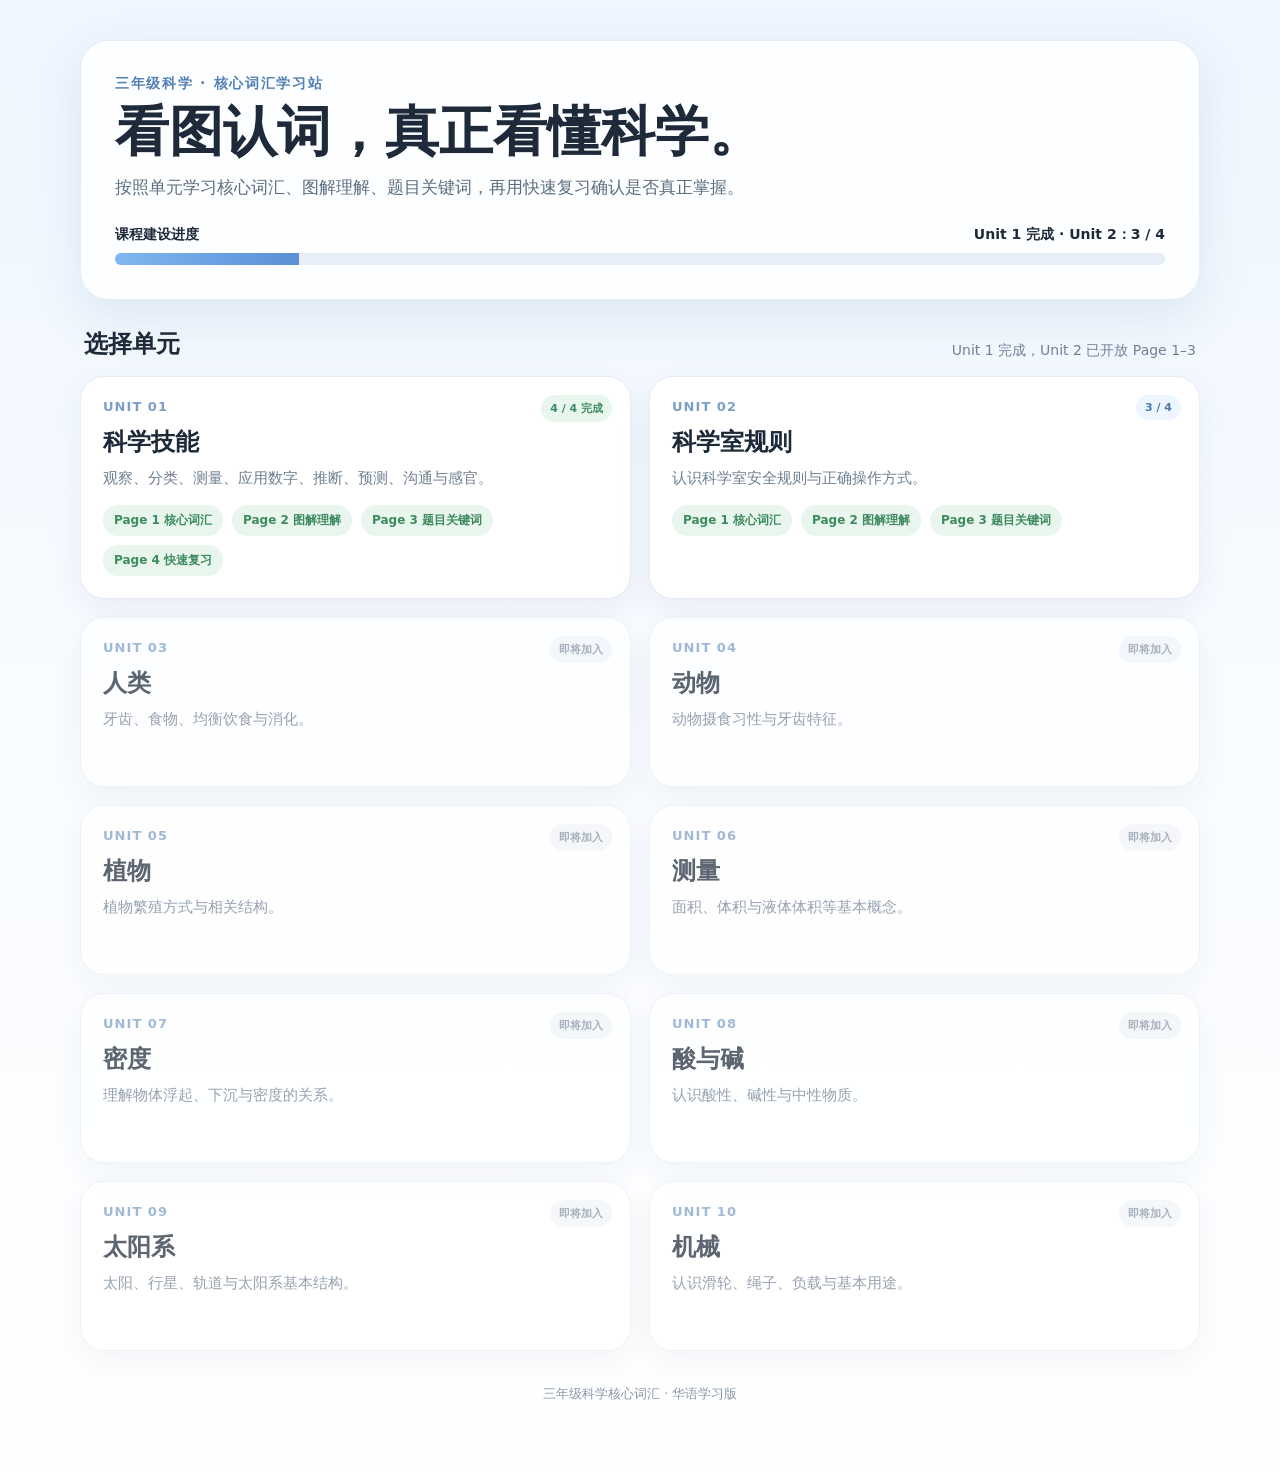
==== index.html @ c9a71f97 "Expose Unit 2 Page 3 on homepage" ====
<!DOCTYPE html><html lang="zh-CN"><head><meta charset="UTF-8"><meta name="viewport" content="width=device-width,initial-scale=1.0"><meta name="theme-color" content="#eef6ff"><title>三年级科学核心词汇</title><style>*{box-sizing:border-box}html{scroll-behavior:smooth}body{margin:0;font-family:"Noto Sans SC","PingFang SC","Microsoft YaHei",system-ui,sans-serif;background:linear-gradient(180deg,#eef6ff 0%,#f8fbff 45%,#fff 100%);color:#1e2a3a;min-height:100vh}.wrap{width:min(1120px,92vw);margin:auto;padding:40px 0 70px}.hero{background:rgba(255,255,255,.86);border:1px solid rgba(70,120,180,.14);box-shadow:0 18px 50px rgba(65,105,150,.12);border-radius:28px;padding:34px;margin-bottom:28px}.eyebrow{font-size:14px;font-weight:800;letter-spacing:.12em;color:#4f7fb5;margin-bottom:10px}.hero h1{font-size:clamp(32px,5vw,54px);line-height:1.08;margin:0 0 12px}.hero p{font-size:17px;line-height:1.7;color:#5c6d80;margin:0}.progress{margin-top:24px}.progress-top{display:flex;justify-content:space-between;font-size:14px;font-weight:800;margin-bottom:9px}.bar{height:12px;background:#e7eef7;border-radius:999px;overflow:hidden}.bar span{display:block;height:100%;width:17.5%;background:linear-gradient(90deg,#7fb7f0,#5b8fd6)}.section-title{display:flex;align-items:end;justify-content:space-between;gap:20px;margin:26px 4px 16px}.section-title h2{margin:0;font-size:24px}.section-title p{margin:0;color:#718096;font-size:14px}.grid{display:grid;grid-template-columns:repeat(2,minmax(0,1fr));gap:18px}.card{position:relative;background:#fff;border:1px solid #e7edf5;border-radius:24px;padding:22px;min-height:170px;box-shadow:0 12px 32px rgba(61,91,125,.08);color:inherit;overflow:hidden}.num{font-size:13px;font-weight:900;color:#7c9fc6;margin-bottom:12px;letter-spacing:.08em}.card h3{font-size:24px;margin:0 0 8px}.card p{margin:0;color:#6f7f91;line-height:1.6;font-size:15px}.tagrow{display:flex;gap:9px;flex-wrap:wrap;margin-top:15px}.tag{display:inline-flex;padding:7px 11px;border-radius:999px;font-size:12px;font-weight:800;background:#e8f6ee;color:#3e8a5f;text-decoration:none}.soon{opacity:.72}.soon::after{content:"即将加入";position:absolute;top:18px;right:18px;font-size:11px;font-weight:800;background:#f1f4f8;color:#8895a5;border-radius:999px;padding:6px 9px}.done::after{content:"4 / 4 完成";position:absolute;top:18px;right:18px;font-size:11px;font-weight:800;background:#e8f6ee;color:#3e8a5f;border-radius:999px;padding:6px 9px}.building::after{content:"3 / 4";position:absolute;top:18px;right:18px;font-size:11px;font-weight:800;background:#edf5ff;color:#4d79aa;border-radius:999px;padding:6px 9px}.footer{text-align:center;color:#8a97a7;font-size:13px;margin-top:34px}@media(max-width:700px){.wrap{width:min(94vw,620px);padding-top:20px}.hero{padding:24px 20px;border-radius:22px}.grid{grid-template-columns:1fr}.section-title{align-items:flex-start;flex-direction:column;gap:4px}}</style></head><body><main class="wrap"><section class="hero"><div class="eyebrow">三年级科学 · 核心词汇学习站</div><h1>看图认词，真正看懂科学。</h1><p>按照单元学习核心词汇、图解理解、题目关键词，再用快速复习确认是否真正掌握。</p><div class="progress"><div class="progress-top"><span>课程建设进度</span><span>Unit 1 完成 · Unit 2：3 / 4</span></div><div class="bar"><span></span></div></div></section><div class="section-title"><h2>选择单元</h2><p>Unit 1 完成，Unit 2 已开放 Page 1–3</p></div><section class="grid"><div class="card done"><div class="num">UNIT 01</div><h3>科学技能</h3><p>观察、分类、测量、应用数字、推断、预测、沟通与感官。</p><div class="tagrow"><a class="tag" href="unit01-page1.html">Page 1 核心词汇</a><a class="tag" href="unit01-page2.html">Page 2 图解理解</a><a class="tag" href="unit01-page3.html">Page 3 题目关键词</a><a class="tag" href="unit01-page4.html">Page 4 快速复习</a></div></div><div class="card building"><div class="num">UNIT 02</div><h3>科学室规则</h3><p>认识科学室安全规则与正确操作方式。</p><div class="tagrow"><a class="tag" href="unit02-page1.html">Page 1 核心词汇</a><a class="tag" href="unit02-page2.html">Page 2 图解理解</a><a class="tag" href="unit02-page3.html">Page 3 题目关键词</a></div></div><div class="card soon"><div class="num">UNIT 03</div><h3>人类</h3><p>牙齿、食物、均衡饮食与消化。</p></div><div class="card soon"><div class="num">UNIT 04</div><h3>动物</h3><p>动物摄食习性与牙齿特征。</p></div><div class="card soon"><div class="num">UNIT 05</div><h3>植物</h3><p>植物繁殖方式与相关结构。</p></div><div class="card soon"><div class="num">UNIT 06</div><h3>测量</h3><p>面积、体积与液体体积等基本概念。</p></div><div class="card soon"><div class="num">UNIT 07</div><h3>密度</h3><p>理解物体浮起、下沉与密度的关系。</p></div><div class="card soon"><div class="num">UNIT 08</div><h3>酸与碱</h3><p>认识酸性、碱性与中性物质。</p></div><div class="card soon"><div class="num">UNIT 09</div><h3>太阳系</h3><p>太阳、行星、轨道与太阳系基本结构。</p></div><div class="card soon"><div class="num">UNIT 10</div><h3>机械</h3><p>认识滑轮、绳子、负载与基本用途。</p></div></section><div class="footer">三年级科学核心词汇 · 华语学习版</div></main></body></html>
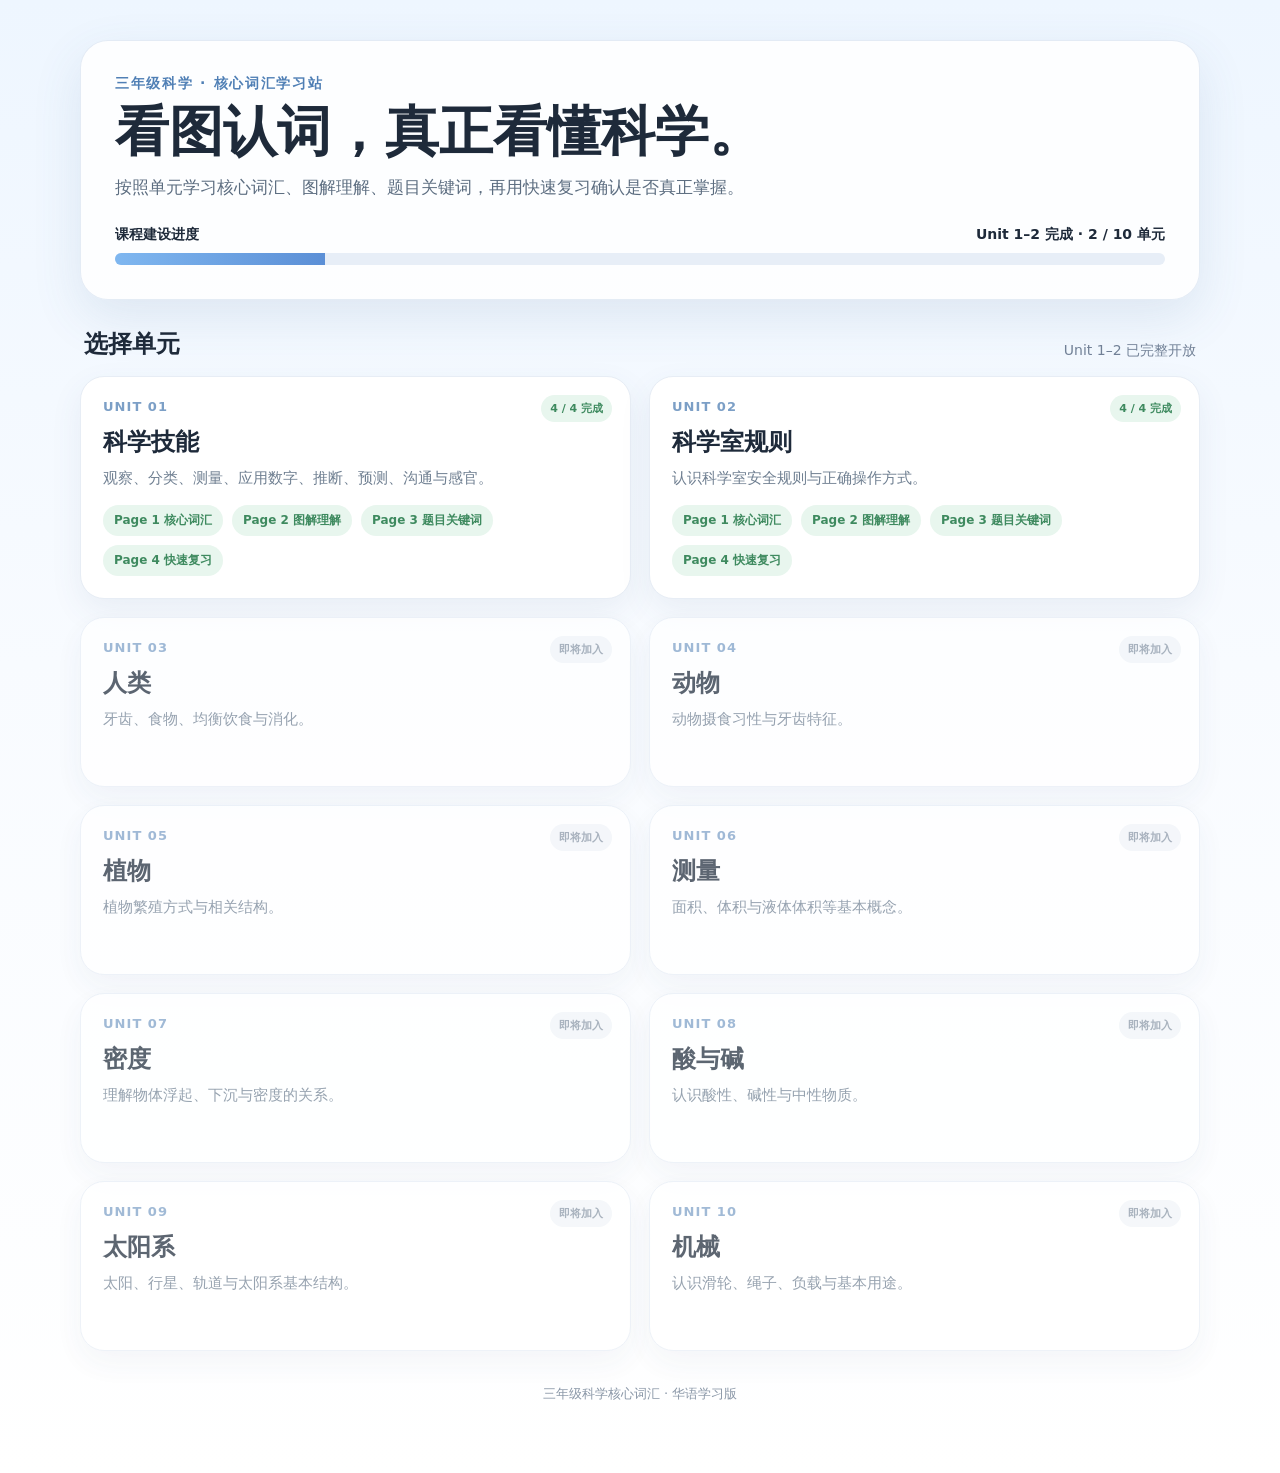
==== commit a69567d3: "Mark Unit 2 complete and expose Page 4" ====
--- a/index.html
+++ b/index.html
@@ -1 +1 @@
-<!DOCTYPE html><html lang="zh-CN"><head><meta charset="UTF-8"><meta name="viewport" content="width=device-width,initial-scale=1.0"><meta name="theme-color" content="#eef6ff"><title>三年级科学核心词汇</title><style>*{box-sizing:border-box}html{scroll-behavior:smooth}body{margin:0;font-family:"Noto Sans SC","PingFang SC","Microsoft YaHei",system-ui,sans-serif;background:linear-gradient(180deg,#eef6ff 0%,#f8fbff 45%,#fff 100%);color:#1e2a3a;min-height:100vh}.wrap{width:min(1120px,92vw);margin:auto;padding:40px 0 70px}.hero{background:rgba(255,255,255,.86);border:1px solid rgba(70,120,180,.14);box-shadow:0 18px 50px rgba(65,105,150,.12);border-radius:28px;padding:34px;margin-bottom:28px}.eyebrow{font-size:14px;font-weight:800;letter-spacing:.12em;color:#4f7fb5;margin-bottom:10px}.hero h1{font-size:clamp(32px,5vw,54px);line-height:1.08;margin:0 0 12px}.hero p{font-size:17px;line-height:1.7;color:#5c6d80;margin:0}.progress{margin-top:24px}.progress-top{display:flex;justify-content:space-between;font-size:14px;font-weight:800;margin-bottom:9px}.bar{height:12px;background:#e7eef7;border-radius:999px;overflow:hidden}.bar span{display:block;height:100%;width:17.5%;background:linear-gradient(90deg,#7fb7f0,#5b8fd6)}.section-title{display:flex;align-items:end;justify-content:space-between;gap:20px;margin:26px 4px 16px}.section-title h2{margin:0;font-size:24px}.section-title p{margin:0;color:#718096;font-size:14px}.grid{display:grid;grid-template-columns:repeat(2,minmax(0,1fr));gap:18px}.card{position:relative;background:#fff;border:1px solid #e7edf5;border-radius:24px;padding:22px;min-height:170px;box-shadow:0 12px 32px rgba(61,91,125,.08);color:inherit;overflow:hidden}.num{font-size:13px;font-weight:900;color:#7c9fc6;margin-bottom:12px;letter-spacing:.08em}.card h3{font-size:24px;margin:0 0 8px}.card p{margin:0;color:#6f7f91;line-height:1.6;font-size:15px}.tagrow{display:flex;gap:9px;flex-wrap:wrap;margin-top:15px}.tag{display:inline-flex;padding:7px 11px;border-radius:999px;font-size:12px;font-weight:800;background:#e8f6ee;color:#3e8a5f;text-decoration:none}.soon{opacity:.72}.soon::after{content:"即将加入";position:absolute;top:18px;right:18px;font-size:11px;font-weight:800;background:#f1f4f8;color:#8895a5;border-radius:999px;padding:6px 9px}.done::after{content:"4 / 4 完成";position:absolute;top:18px;right:18px;font-size:11px;font-weight:800;background:#e8f6ee;color:#3e8a5f;border-radius:999px;padding:6px 9px}.building::after{content:"3 / 4";position:absolute;top:18px;right:18px;font-size:11px;font-weight:800;background:#edf5ff;color:#4d79aa;border-radius:999px;padding:6px 9px}.footer{text-align:center;color:#8a97a7;font-size:13px;margin-top:34px}@media(max-width:700px){.wrap{width:min(94vw,620px);padding-top:20px}.hero{padding:24px 20px;border-radius:22px}.grid{grid-template-columns:1fr}.section-title{align-items:flex-start;flex-direction:column;gap:4px}}</style></head><body><main class="wrap"><section class="hero"><div class="eyebrow">三年级科学 · 核心词汇学习站</div><h1>看图认词，真正看懂科学。</h1><p>按照单元学习核心词汇、图解理解、题目关键词，再用快速复习确认是否真正掌握。</p><div class="progress"><div class="progress-top"><span>课程建设进度</span><span>Unit 1 完成 · Unit 2：3 / 4</span></div><div class="bar"><span></span></div></div></section><div class="section-title"><h2>选择单元</h2><p>Unit 1 完成，Unit 2 已开放 Page 1–3</p></div><section class="grid"><div class="card done"><div class="num">UNIT 01</div><h3>科学技能</h3><p>观察、分类、测量、应用数字、推断、预测、沟通与感官。</p><div class="tagrow"><a class="tag" href="unit01-page1.html">Page 1 核心词汇</a><a class="tag" href="unit01-page2.html">Page 2 图解理解</a><a class="tag" href="unit01-page3.html">Page 3 题目关键词</a><a class="tag" href="unit01-page4.html">Page 4 快速复习</a></div></div><div class="card building"><div class="num">UNIT 02</div><h3>科学室规则</h3><p>认识科学室安全规则与正确操作方式。</p><div class="tagrow"><a class="tag" href="unit02-page1.html">Page 1 核心词汇</a><a class="tag" href="unit02-page2.html">Page 2 图解理解</a><a class="tag" href="unit02-page3.html">Page 3 题目关键词</a></div></div><div class="card soon"><div class="num">UNIT 03</div><h3>人类</h3><p>牙齿、食物、均衡饮食与消化。</p></div><div class="card soon"><div class="num">UNIT 04</div><h3>动物</h3><p>动物摄食习性与牙齿特征。</p></div><div class="card soon"><div class="num">UNIT 05</div><h3>植物</h3><p>植物繁殖方式与相关结构。</p></div><div class="card soon"><div class="num">UNIT 06</div><h3>测量</h3><p>面积、体积与液体体积等基本概念。</p></div><div class="card soon"><div class="num">UNIT 07</div><h3>密度</h3><p>理解物体浮起、下沉与密度的关系。</p></div><div class="card soon"><div class="num">UNIT 08</div><h3>酸与碱</h3><p>认识酸性、碱性与中性物质。</p></div><div class="card soon"><div class="num">UNIT 09</div><h3>太阳系</h3><p>太阳、行星、轨道与太阳系基本结构。</p></div><div class="card soon"><div class="num">UNIT 10</div><h3>机械</h3><p>认识滑轮、绳子、负载与基本用途。</p></div></section><div class="footer">三年级科学核心词汇 · 华语学习版</div></main></body></html>+<!DOCTYPE html><html lang="zh-CN"><head><meta charset="UTF-8"><meta name="viewport" content="width=device-width,initial-scale=1.0"><meta name="theme-color" content="#eef6ff"><title>三年级科学核心词汇</title><style>*{box-sizing:border-box}html{scroll-behavior:smooth}body{margin:0;font-family:"Noto Sans SC","PingFang SC","Microsoft YaHei",system-ui,sans-serif;background:linear-gradient(180deg,#eef6ff 0%,#f8fbff 45%,#fff 100%);color:#1e2a3a;min-height:100vh}.wrap{width:min(1120px,92vw);margin:auto;padding:40px 0 70px}.hero{background:rgba(255,255,255,.86);border:1px solid rgba(70,120,180,.14);box-shadow:0 18px 50px rgba(65,105,150,.12);border-radius:28px;padding:34px;margin-bottom:28px}.eyebrow{font-size:14px;font-weight:800;letter-spacing:.12em;color:#4f7fb5;margin-bottom:10px}.hero h1{font-size:clamp(32px,5vw,54px);line-height:1.08;margin:0 0 12px}.hero p{font-size:17px;line-height:1.7;color:#5c6d80;margin:0}.progress{margin-top:24px}.progress-top{display:flex;justify-content:space-between;font-size:14px;font-weight:800;margin-bottom:9px}.bar{height:12px;background:#e7eef7;border-radius:999px;overflow:hidden}.bar span{display:block;height:100%;width:20%;background:linear-gradient(90deg,#7fb7f0,#5b8fd6)}.section-title{display:flex;align-items:end;justify-content:space-between;gap:20px;margin:26px 4px 16px}.section-title h2{margin:0;font-size:24px}.section-title p{margin:0;color:#718096;font-size:14px}.grid{display:grid;grid-template-columns:repeat(2,minmax(0,1fr));gap:18px}.card{position:relative;background:#fff;border:1px solid #e7edf5;border-radius:24px;padding:22px;min-height:170px;box-shadow:0 12px 32px rgba(61,91,125,.08);color:inherit;overflow:hidden}.num{font-size:13px;font-weight:900;color:#7c9fc6;margin-bottom:12px;letter-spacing:.08em}.card h3{font-size:24px;margin:0 0 8px}.card p{margin:0;color:#6f7f91;line-height:1.6;font-size:15px}.tagrow{display:flex;gap:9px;flex-wrap:wrap;margin-top:15px}.tag{display:inline-flex;padding:7px 11px;border-radius:999px;font-size:12px;font-weight:800;background:#e8f6ee;color:#3e8a5f;text-decoration:none}.soon{opacity:.72}.soon::after{content:"即将加入";position:absolute;top:18px;right:18px;font-size:11px;font-weight:800;background:#f1f4f8;color:#8895a5;border-radius:999px;padding:6px 9px}.done::after{content:"4 / 4 完成";position:absolute;top:18px;right:18px;font-size:11px;font-weight:800;background:#e8f6ee;color:#3e8a5f;border-radius:999px;padding:6px 9px}.footer{text-align:center;color:#8a97a7;font-size:13px;margin-top:34px}@media(max-width:700px){.wrap{width:min(94vw,620px);padding-top:20px}.hero{padding:24px 20px;border-radius:22px}.grid{grid-template-columns:1fr}.section-title{align-items:flex-start;flex-direction:column;gap:4px}}</style></head><body><main class="wrap"><section class="hero"><div class="eyebrow">三年级科学 · 核心词汇学习站</div><h1>看图认词，真正看懂科学。</h1><p>按照单元学习核心词汇、图解理解、题目关键词，再用快速复习确认是否真正掌握。</p><div class="progress"><div class="progress-top"><span>课程建设进度</span><span>Unit 1–2 完成 · 2 / 10 单元</span></div><div class="bar"><span></span></div></div></section><div class="section-title"><h2>选择单元</h2><p>Unit 1–2 已完整开放</p></div><section class="grid"><div class="card done"><div class="num">UNIT 01</div><h3>科学技能</h3><p>观察、分类、测量、应用数字、推断、预测、沟通与感官。</p><div class="tagrow"><a class="tag" href="unit01-page1.html">Page 1 核心词汇</a><a class="tag" href="unit01-page2.html">Page 2 图解理解</a><a class="tag" href="unit01-page3.html">Page 3 题目关键词</a><a class="tag" href="unit01-page4.html">Page 4 快速复习</a></div></div><div class="card done"><div class="num">UNIT 02</div><h3>科学室规则</h3><p>认识科学室安全规则与正确操作方式。</p><div class="tagrow"><a class="tag" href="unit02-page1.html">Page 1 核心词汇</a><a class="tag" href="unit02-page2.html">Page 2 图解理解</a><a class="tag" href="unit02-page3.html">Page 3 题目关键词</a><a class="tag" href="unit02-page4.html">Page 4 快速复习</a></div></div><div class="card soon"><div class="num">UNIT 03</div><h3>人类</h3><p>牙齿、食物、均衡饮食与消化。</p></div><div class="card soon"><div class="num">UNIT 04</div><h3>动物</h3><p>动物摄食习性与牙齿特征。</p></div><div class="card soon"><div class="num">UNIT 05</div><h3>植物</h3><p>植物繁殖方式与相关结构。</p></div><div class="card soon"><div class="num">UNIT 06</div><h3>测量</h3><p>面积、体积与液体体积等基本概念。</p></div><div class="card soon"><div class="num">UNIT 07</div><h3>密度</h3><p>理解物体浮起、下沉与密度的关系。</p></div><div class="card soon"><div class="num">UNIT 08</div><h3>酸与碱</h3><p>认识酸性、碱性与中性物质。</p></div><div class="card soon"><div class="num">UNIT 09</div><h3>太阳系</h3><p>太阳、行星、轨道与太阳系基本结构。</p></div><div class="card soon"><div class="num">UNIT 10</div><h3>机械</h3><p>认识滑轮、绳子、负载与基本用途。</p></div></section><div class="footer">三年级科学核心词汇 · 华语学习版</div></main></body></html>
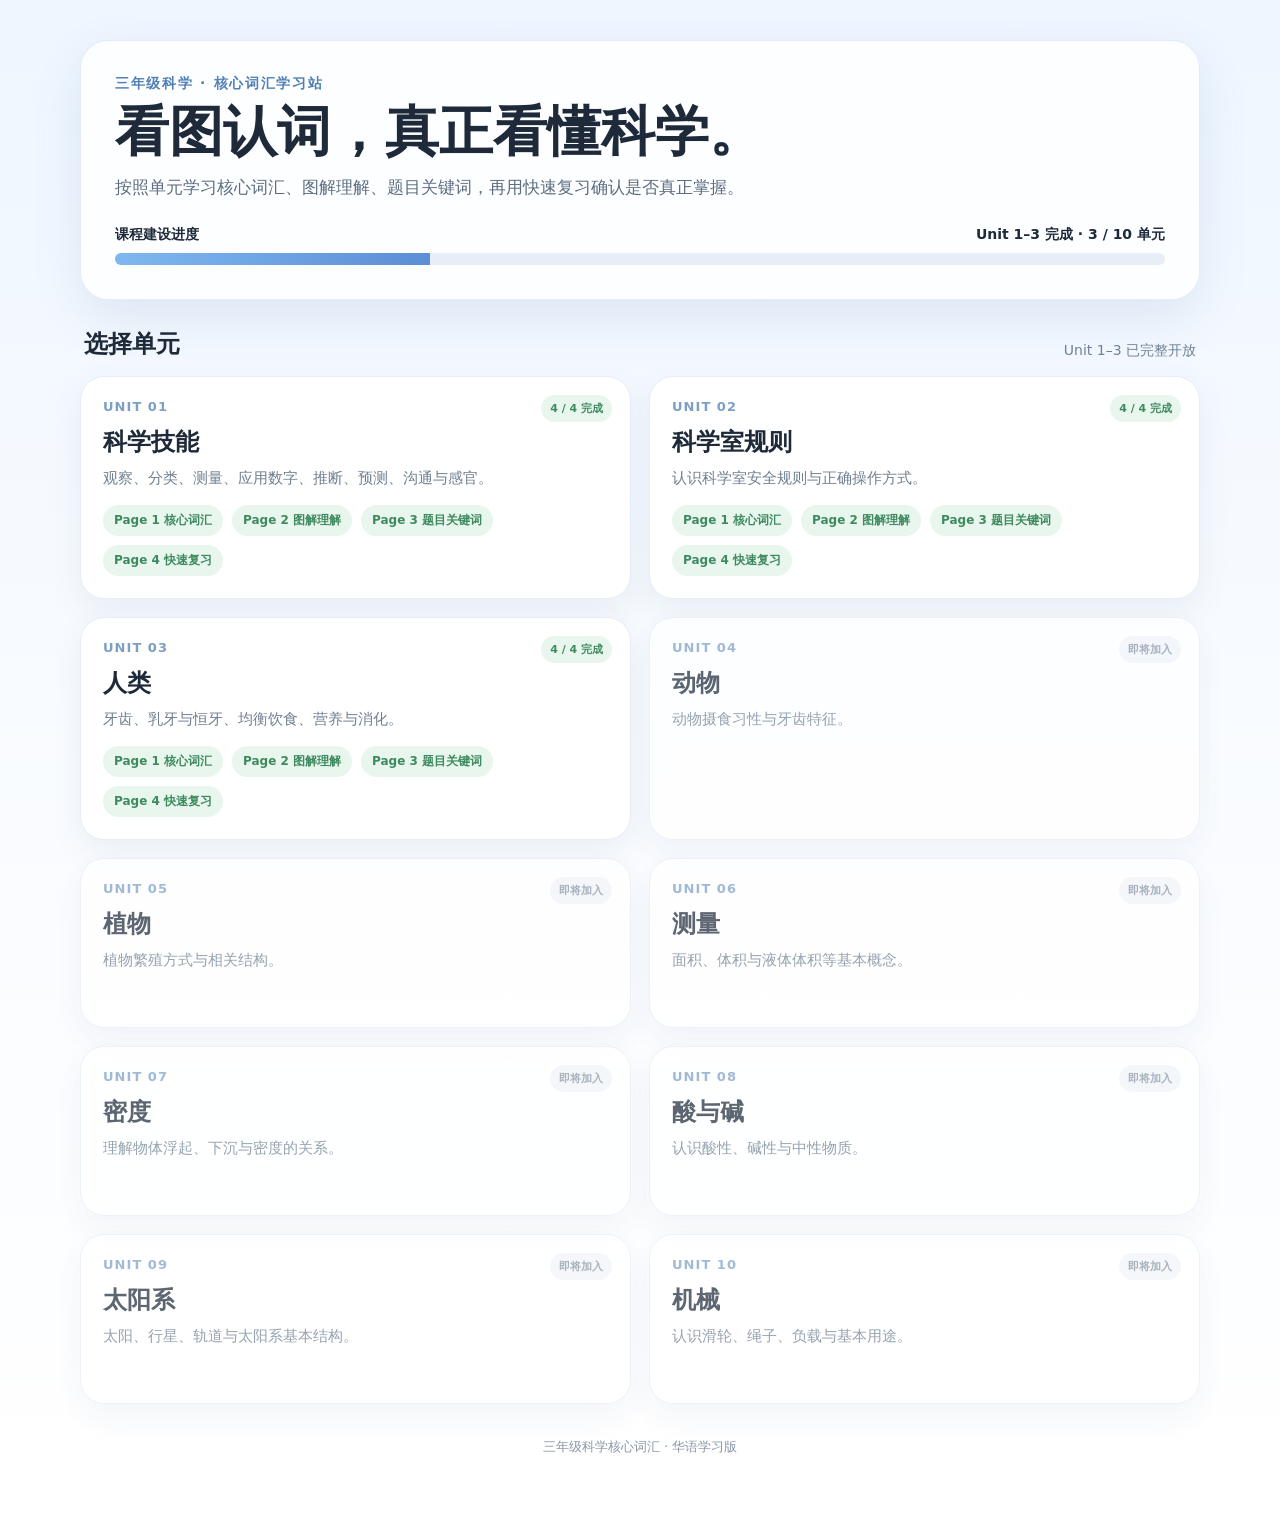
==== commit a34f300c: "Mark Unit 3 complete and expose all four pages" ====
--- a/index.html
+++ b/index.html
@@ -1 +1 @@
-<!DOCTYPE html><html lang="zh-CN"><head><meta charset="UTF-8"><meta name="viewport" content="width=device-width,initial-scale=1.0"><meta name="theme-color" content="#eef6ff"><title>三年级科学核心词汇</title><style>*{box-sizing:border-box}html{scroll-behavior:smooth}body{margin:0;font-family:"Noto Sans SC","PingFang SC","Microsoft YaHei",system-ui,sans-serif;background:linear-gradient(180deg,#eef6ff 0%,#f8fbff 45%,#fff 100%);color:#1e2a3a;min-height:100vh}.wrap{width:min(1120px,92vw);margin:auto;padding:40px 0 70px}.hero{background:rgba(255,255,255,.86);border:1px solid rgba(70,120,180,.14);box-shadow:0 18px 50px rgba(65,105,150,.12);border-radius:28px;padding:34px;margin-bottom:28px}.eyebrow{font-size:14px;font-weight:800;letter-spacing:.12em;color:#4f7fb5;margin-bottom:10px}.hero h1{font-size:clamp(32px,5vw,54px);line-height:1.08;margin:0 0 12px}.hero p{font-size:17px;line-height:1.7;color:#5c6d80;margin:0}.progress{margin-top:24px}.progress-top{display:flex;justify-content:space-between;font-size:14px;font-weight:800;margin-bottom:9px}.bar{height:12px;background:#e7eef7;border-radius:999px;overflow:hidden}.bar span{display:block;height:100%;width:20%;background:linear-gradient(90deg,#7fb7f0,#5b8fd6)}.section-title{display:flex;align-items:end;justify-content:space-between;gap:20px;margin:26px 4px 16px}.section-title h2{margin:0;font-size:24px}.section-title p{margin:0;color:#718096;font-size:14px}.grid{display:grid;grid-template-columns:repeat(2,minmax(0,1fr));gap:18px}.card{position:relative;background:#fff;border:1px solid #e7edf5;border-radius:24px;padding:22px;min-height:170px;box-shadow:0 12px 32px rgba(61,91,125,.08);color:inherit;overflow:hidden}.num{font-size:13px;font-weight:900;color:#7c9fc6;margin-bottom:12px;letter-spacing:.08em}.card h3{font-size:24px;margin:0 0 8px}.card p{margin:0;color:#6f7f91;line-height:1.6;font-size:15px}.tagrow{display:flex;gap:9px;flex-wrap:wrap;margin-top:15px}.tag{display:inline-flex;padding:7px 11px;border-radius:999px;font-size:12px;font-weight:800;background:#e8f6ee;color:#3e8a5f;text-decoration:none}.soon{opacity:.72}.soon::after{content:"即将加入";position:absolute;top:18px;right:18px;font-size:11px;font-weight:800;background:#f1f4f8;color:#8895a5;border-radius:999px;padding:6px 9px}.done::after{content:"4 / 4 完成";position:absolute;top:18px;right:18px;font-size:11px;font-weight:800;background:#e8f6ee;color:#3e8a5f;border-radius:999px;padding:6px 9px}.footer{text-align:center;color:#8a97a7;font-size:13px;margin-top:34px}@media(max-width:700px){.wrap{width:min(94vw,620px);padding-top:20px}.hero{padding:24px 20px;border-radius:22px}.grid{grid-template-columns:1fr}.section-title{align-items:flex-start;flex-direction:column;gap:4px}}</style></head><body><main class="wrap"><section class="hero"><div class="eyebrow">三年级科学 · 核心词汇学习站</div><h1>看图认词，真正看懂科学。</h1><p>按照单元学习核心词汇、图解理解、题目关键词，再用快速复习确认是否真正掌握。</p><div class="progress"><div class="progress-top"><span>课程建设进度</span><span>Unit 1–2 完成 · 2 / 10 单元</span></div><div class="bar"><span></span></div></div></section><div class="section-title"><h2>选择单元</h2><p>Unit 1–2 已完整开放</p></div><section class="grid"><div class="card done"><div class="num">UNIT 01</div><h3>科学技能</h3><p>观察、分类、测量、应用数字、推断、预测、沟通与感官。</p><div class="tagrow"><a class="tag" href="unit01-page1.html">Page 1 核心词汇</a><a class="tag" href="unit01-page2.html">Page 2 图解理解</a><a class="tag" href="unit01-page3.html">Page 3 题目关键词</a><a class="tag" href="unit01-page4.html">Page 4 快速复习</a></div></div><div class="card done"><div class="num">UNIT 02</div><h3>科学室规则</h3><p>认识科学室安全规则与正确操作方式。</p><div class="tagrow"><a class="tag" href="unit02-page1.html">Page 1 核心词汇</a><a class="tag" href="unit02-page2.html">Page 2 图解理解</a><a class="tag" href="unit02-page3.html">Page 3 题目关键词</a><a class="tag" href="unit02-page4.html">Page 4 快速复习</a></div></div><div class="card soon"><div class="num">UNIT 03</div><h3>人类</h3><p>牙齿、食物、均衡饮食与消化。</p></div><div class="card soon"><div class="num">UNIT 04</div><h3>动物</h3><p>动物摄食习性与牙齿特征。</p></div><div class="card soon"><div class="num">UNIT 05</div><h3>植物</h3><p>植物繁殖方式与相关结构。</p></div><div class="card soon"><div class="num">UNIT 06</div><h3>测量</h3><p>面积、体积与液体体积等基本概念。</p></div><div class="card soon"><div class="num">UNIT 07</div><h3>密度</h3><p>理解物体浮起、下沉与密度的关系。</p></div><div class="card soon"><div class="num">UNIT 08</div><h3>酸与碱</h3><p>认识酸性、碱性与中性物质。</p></div><div class="card soon"><div class="num">UNIT 09</div><h3>太阳系</h3><p>太阳、行星、轨道与太阳系基本结构。</p></div><div class="card soon"><div class="num">UNIT 10</div><h3>机械</h3><p>认识滑轮、绳子、负载与基本用途。</p></div></section><div class="footer">三年级科学核心词汇 · 华语学习版</div></main></body></html>+<!DOCTYPE html><html lang="zh-CN"><head><meta charset="UTF-8"><meta name="viewport" content="width=device-width,initial-scale=1.0"><meta name="theme-color" content="#eef6ff"><title>三年级科学核心词汇</title><style>*{box-sizing:border-box}html{scroll-behavior:smooth}body{margin:0;font-family:"Noto Sans SC","PingFang SC","Microsoft YaHei",system-ui,sans-serif;background:linear-gradient(180deg,#eef6ff 0%,#f8fbff 45%,#fff 100%);color:#1e2a3a;min-height:100vh}.wrap{width:min(1120px,92vw);margin:auto;padding:40px 0 70px}.hero{background:rgba(255,255,255,.86);border:1px solid rgba(70,120,180,.14);box-shadow:0 18px 50px rgba(65,105,150,.12);border-radius:28px;padding:34px;margin-bottom:28px}.eyebrow{font-size:14px;font-weight:800;letter-spacing:.12em;color:#4f7fb5;margin-bottom:10px}.hero h1{font-size:clamp(32px,5vw,54px);line-height:1.08;margin:0 0 12px}.hero p{font-size:17px;line-height:1.7;color:#5c6d80;margin:0}.progress{margin-top:24px}.progress-top{display:flex;justify-content:space-between;font-size:14px;font-weight:800;margin-bottom:9px}.bar{height:12px;background:#e7eef7;border-radius:999px;overflow:hidden}.bar span{display:block;height:100%;width:30%;background:linear-gradient(90deg,#7fb7f0,#5b8fd6)}.section-title{display:flex;align-items:end;justify-content:space-between;gap:20px;margin:26px 4px 16px}.section-title h2{margin:0;font-size:24px}.section-title p{margin:0;color:#718096;font-size:14px}.grid{display:grid;grid-template-columns:repeat(2,minmax(0,1fr));gap:18px}.card{position:relative;background:#fff;border:1px solid #e7edf5;border-radius:24px;padding:22px;min-height:170px;box-shadow:0 12px 32px rgba(61,91,125,.08);color:inherit;overflow:hidden}.num{font-size:13px;font-weight:900;color:#7c9fc6;margin-bottom:12px;letter-spacing:.08em}.card h3{font-size:24px;margin:0 0 8px}.card p{margin:0;color:#6f7f91;line-height:1.6;font-size:15px}.tagrow{display:flex;gap:9px;flex-wrap:wrap;margin-top:15px}.tag{display:inline-flex;padding:7px 11px;border-radius:999px;font-size:12px;font-weight:800;background:#e8f6ee;color:#3e8a5f;text-decoration:none}.soon{opacity:.72}.soon::after{content:"即将加入";position:absolute;top:18px;right:18px;font-size:11px;font-weight:800;background:#f1f4f8;color:#8895a5;border-radius:999px;padding:6px 9px}.done::after{content:"4 / 4 完成";position:absolute;top:18px;right:18px;font-size:11px;font-weight:800;background:#e8f6ee;color:#3e8a5f;border-radius:999px;padding:6px 9px}.footer{text-align:center;color:#8a97a7;font-size:13px;margin-top:34px}@media(max-width:700px){.wrap{width:min(94vw,620px);padding-top:20px}.hero{padding:24px 20px;border-radius:22px}.grid{grid-template-columns:1fr}.section-title{align-items:flex-start;flex-direction:column;gap:4px}}</style></head><body><main class="wrap"><section class="hero"><div class="eyebrow">三年级科学 · 核心词汇学习站</div><h1>看图认词，真正看懂科学。</h1><p>按照单元学习核心词汇、图解理解、题目关键词，再用快速复习确认是否真正掌握。</p><div class="progress"><div class="progress-top"><span>课程建设进度</span><span>Unit 1–3 完成 · 3 / 10 单元</span></div><div class="bar"><span></span></div></div></section><div class="section-title"><h2>选择单元</h2><p>Unit 1–3 已完整开放</p></div><section class="grid"><div class="card done"><div class="num">UNIT 01</div><h3>科学技能</h3><p>观察、分类、测量、应用数字、推断、预测、沟通与感官。</p><div class="tagrow"><a class="tag" href="unit01-page1.html">Page 1 核心词汇</a><a class="tag" href="unit01-page2.html">Page 2 图解理解</a><a class="tag" href="unit01-page3.html">Page 3 题目关键词</a><a class="tag" href="unit01-page4.html">Page 4 快速复习</a></div></div><div class="card done"><div class="num">UNIT 02</div><h3>科学室规则</h3><p>认识科学室安全规则与正确操作方式。</p><div class="tagrow"><a class="tag" href="unit02-page1.html">Page 1 核心词汇</a><a class="tag" href="unit02-page2.html">Page 2 图解理解</a><a class="tag" href="unit02-page3.html">Page 3 题目关键词</a><a class="tag" href="unit02-page4.html">Page 4 快速复习</a></div></div><div class="card done"><div class="num">UNIT 03</div><h3>人类</h3><p>牙齿、乳牙与恒牙、均衡饮食、营养与消化。</p><div class="tagrow"><a class="tag" href="unit03-page1.html">Page 1 核心词汇</a><a class="tag" href="unit03-page2.html">Page 2 图解理解</a><a class="tag" href="unit03-page3.html">Page 3 题目关键词</a><a class="tag" href="unit03-page4.html">Page 4 快速复习</a></div></div><div class="card soon"><div class="num">UNIT 04</div><h3>动物</h3><p>动物摄食习性与牙齿特征。</p></div><div class="card soon"><div class="num">UNIT 05</div><h3>植物</h3><p>植物繁殖方式与相关结构。</p></div><div class="card soon"><div class="num">UNIT 06</div><h3>测量</h3><p>面积、体积与液体体积等基本概念。</p></div><div class="card soon"><div class="num">UNIT 07</div><h3>密度</h3><p>理解物体浮起、下沉与密度的关系。</p></div><div class="card soon"><div class="num">UNIT 08</div><h3>酸与碱</h3><p>认识酸性、碱性与中性物质。</p></div><div class="card soon"><div class="num">UNIT 09</div><h3>太阳系</h3><p>太阳、行星、轨道与太阳系基本结构。</p></div><div class="card soon"><div class="num">UNIT 10</div><h3>机械</h3><p>认识滑轮、绳子、负载与基本用途。</p></div></section><div class="footer">三年级科学核心词汇 · 华语学习版</div></main></body></html>
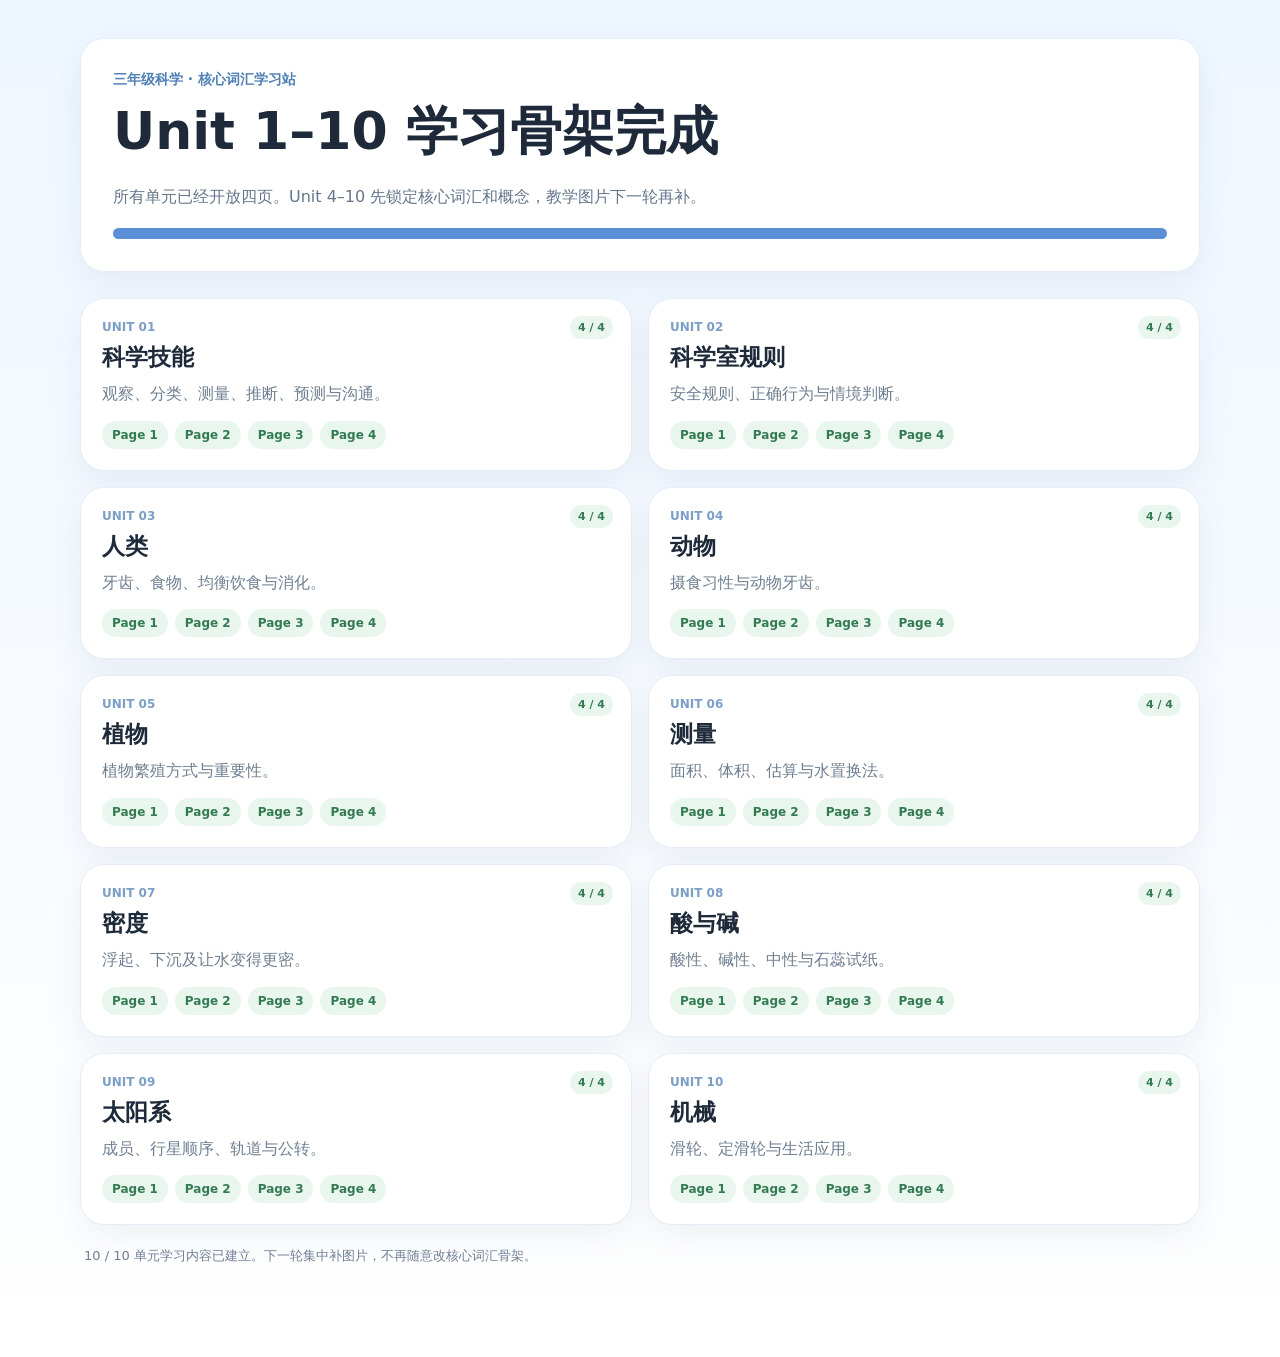
==== commit 2b90d8fc: "Open Unit 4-10 four-page vocabulary learning structure" ====
--- a/index.html
+++ b/index.html
@@ -1 +1 @@
-<!DOCTYPE html><html lang="zh-CN"><head><meta charset="UTF-8"><meta name="viewport" content="width=device-width,initial-scale=1.0"><meta name="theme-color" content="#eef6ff"><title>三年级科学核心词汇</title><style>*{box-sizing:border-box}html{scroll-behavior:smooth}body{margin:0;font-family:"Noto Sans SC","PingFang SC","Microsoft YaHei",system-ui,sans-serif;background:linear-gradient(180deg,#eef6ff 0%,#f8fbff 45%,#fff 100%);color:#1e2a3a;min-height:100vh}.wrap{width:min(1120px,92vw);margin:auto;padding:40px 0 70px}.hero{background:rgba(255,255,255,.86);border:1px solid rgba(70,120,180,.14);box-shadow:0 18px 50px rgba(65,105,150,.12);border-radius:28px;padding:34px;margin-bottom:28px}.eyebrow{font-size:14px;font-weight:800;letter-spacing:.12em;color:#4f7fb5;margin-bottom:10px}.hero h1{font-size:clamp(32px,5vw,54px);line-height:1.08;margin:0 0 12px}.hero p{font-size:17px;line-height:1.7;color:#5c6d80;margin:0}.progress{margin-top:24px}.progress-top{display:flex;justify-content:space-between;font-size:14px;font-weight:800;margin-bottom:9px}.bar{height:12px;background:#e7eef7;border-radius:999px;overflow:hidden}.bar span{display:block;height:100%;width:30%;background:linear-gradient(90deg,#7fb7f0,#5b8fd6)}.section-title{display:flex;align-items:end;justify-content:space-between;gap:20px;margin:26px 4px 16px}.section-title h2{margin:0;font-size:24px}.section-title p{margin:0;color:#718096;font-size:14px}.grid{display:grid;grid-template-columns:repeat(2,minmax(0,1fr));gap:18px}.card{position:relative;background:#fff;border:1px solid #e7edf5;border-radius:24px;padding:22px;min-height:170px;box-shadow:0 12px 32px rgba(61,91,125,.08);color:inherit;overflow:hidden}.num{font-size:13px;font-weight:900;color:#7c9fc6;margin-bottom:12px;letter-spacing:.08em}.card h3{font-size:24px;margin:0 0 8px}.card p{margin:0;color:#6f7f91;line-height:1.6;font-size:15px}.tagrow{display:flex;gap:9px;flex-wrap:wrap;margin-top:15px}.tag{display:inline-flex;padding:7px 11px;border-radius:999px;font-size:12px;font-weight:800;background:#e8f6ee;color:#3e8a5f;text-decoration:none}.soon{opacity:.72}.soon::after{content:"即将加入";position:absolute;top:18px;right:18px;font-size:11px;font-weight:800;background:#f1f4f8;color:#8895a5;border-radius:999px;padding:6px 9px}.done::after{content:"4 / 4 完成";position:absolute;top:18px;right:18px;font-size:11px;font-weight:800;background:#e8f6ee;color:#3e8a5f;border-radius:999px;padding:6px 9px}.footer{text-align:center;color:#8a97a7;font-size:13px;margin-top:34px}@media(max-width:700px){.wrap{width:min(94vw,620px);padding-top:20px}.hero{padding:24px 20px;border-radius:22px}.grid{grid-template-columns:1fr}.section-title{align-items:flex-start;flex-direction:column;gap:4px}}</style></head><body><main class="wrap"><section class="hero"><div class="eyebrow">三年级科学 · 核心词汇学习站</div><h1>看图认词，真正看懂科学。</h1><p>按照单元学习核心词汇、图解理解、题目关键词，再用快速复习确认是否真正掌握。</p><div class="progress"><div class="progress-top"><span>课程建设进度</span><span>Unit 1–3 完成 · 3 / 10 单元</span></div><div class="bar"><span></span></div></div></section><div class="section-title"><h2>选择单元</h2><p>Unit 1–3 已完整开放</p></div><section class="grid"><div class="card done"><div class="num">UNIT 01</div><h3>科学技能</h3><p>观察、分类、测量、应用数字、推断、预测、沟通与感官。</p><div class="tagrow"><a class="tag" href="unit01-page1.html">Page 1 核心词汇</a><a class="tag" href="unit01-page2.html">Page 2 图解理解</a><a class="tag" href="unit01-page3.html">Page 3 题目关键词</a><a class="tag" href="unit01-page4.html">Page 4 快速复习</a></div></div><div class="card done"><div class="num">UNIT 02</div><h3>科学室规则</h3><p>认识科学室安全规则与正确操作方式。</p><div class="tagrow"><a class="tag" href="unit02-page1.html">Page 1 核心词汇</a><a class="tag" href="unit02-page2.html">Page 2 图解理解</a><a class="tag" href="unit02-page3.html">Page 3 题目关键词</a><a class="tag" href="unit02-page4.html">Page 4 快速复习</a></div></div><div class="card done"><div class="num">UNIT 03</div><h3>人类</h3><p>牙齿、乳牙与恒牙、均衡饮食、营养与消化。</p><div class="tagrow"><a class="tag" href="unit03-page1.html">Page 1 核心词汇</a><a class="tag" href="unit03-page2.html">Page 2 图解理解</a><a class="tag" href="unit03-page3.html">Page 3 题目关键词</a><a class="tag" href="unit03-page4.html">Page 4 快速复习</a></div></div><div class="card soon"><div class="num">UNIT 04</div><h3>动物</h3><p>动物摄食习性与牙齿特征。</p></div><div class="card soon"><div class="num">UNIT 05</div><h3>植物</h3><p>植物繁殖方式与相关结构。</p></div><div class="card soon"><div class="num">UNIT 06</div><h3>测量</h3><p>面积、体积与液体体积等基本概念。</p></div><div class="card soon"><div class="num">UNIT 07</div><h3>密度</h3><p>理解物体浮起、下沉与密度的关系。</p></div><div class="card soon"><div class="num">UNIT 08</div><h3>酸与碱</h3><p>认识酸性、碱性与中性物质。</p></div><div class="card soon"><div class="num">UNIT 09</div><h3>太阳系</h3><p>太阳、行星、轨道与太阳系基本结构。</p></div><div class="card soon"><div class="num">UNIT 10</div><h3>机械</h3><p>认识滑轮、绳子、负载与基本用途。</p></div></section><div class="footer">三年级科学核心词汇 · 华语学习版</div></main></body></html>+<!DOCTYPE html><html lang="zh-CN"><head><meta charset="UTF-8"><meta name="viewport" content="width=device-width,initial-scale=1.0"><title>三年级科学核心词汇</title><style>*{box-sizing:border-box}body{margin:0;font-family:system-ui,-apple-system,"PingFang SC","Microsoft YaHei",sans-serif;background:linear-gradient(#eef6ff,#fff);color:#1e2a3a}.w{width:min(1120px,92vw);margin:auto;padding:38px 0 70px}.hero,.card{background:#fff;border:1px solid #e5edf6;box-shadow:0 12px 32px #3d5b7d14;border-radius:24px}.hero{padding:32px;margin-bottom:26px}.ey{color:#4f7fb5;font-weight:900;font-size:14px}.hero h1{font-size:clamp(32px,5vw,52px);margin:8px 0}.hero p{color:#65758a;line-height:1.7}.bar{height:11px;background:#e7eef7;border-radius:99px;overflow:hidden;margin-top:18px}.bar span{display:block;width:100%;height:100%;background:#5b8fd6}.grid{display:grid;grid-template-columns:repeat(2,1fr);gap:16px}.card{padding:21px;position:relative}.num{font-size:12px;font-weight:900;color:#7c9fc6}.card h2{margin:8px 0;font-size:23px}.card p{color:#6f7f91;margin:0;line-height:1.6}.tags{display:flex;gap:7px;flex-wrap:wrap;margin-top:14px}.tag{padding:7px 10px;border-radius:99px;background:#e8f6ee;color:#347a53;text-decoration:none;font-size:12px;font-weight:850}.done:after{content:'4 / 4';position:absolute;right:18px;top:17px;background:#e8f6ee;color:#347a53;border-radius:99px;padding:5px 8px;font-size:11px;font-weight:900}.note{margin:22px 4px;color:#718096;font-size:13px}@media(max-width:700px){.grid{grid-template-columns:1fr}.hero{padding:23px}}</style></head><body><main class="w"><section class="hero"><div class="ey">三年级科学 · 核心词汇学习站</div><h1>Unit 1–10 学习骨架完成</h1><p>所有单元已经开放四页。Unit 4–10 先锁定核心词汇和概念，教学图片下一轮再补。</p><div class="bar"><span></span></div></section><section class="grid"><div class="card done"><div class="num">UNIT 01</div><h2>科学技能</h2><p>观察、分类、测量、推断、预测与沟通。</p><div class="tags"><a class="tag" href="unit01-page1.html">Page 1</a><a class="tag" href="unit01-page2.html">Page 2</a><a class="tag" href="unit01-page3.html">Page 3</a><a class="tag" href="unit01-page4.html">Page 4</a></div></div><div class="card done"><div class="num">UNIT 02</div><h2>科学室规则</h2><p>安全规则、正确行为与情境判断。</p><div class="tags"><a class="tag" href="unit02-page1.html">Page 1</a><a class="tag" href="unit02-page2.html">Page 2</a><a class="tag" href="unit02-page3.html">Page 3</a><a class="tag" href="unit02-page4.html">Page 4</a></div></div><div class="card done"><div class="num">UNIT 03</div><h2>人类</h2><p>牙齿、食物、均衡饮食与消化。</p><div class="tags"><a class="tag" href="unit03-page1.html">Page 1</a><a class="tag" href="unit03-page2.html">Page 2</a><a class="tag" href="unit03-page3.html">Page 3</a><a class="tag" href="unit03-page4.html">Page 4</a></div></div><div id="more"></div></section><div class="note">10 / 10 单元学习内容已建立。下一轮集中补图片，不再随意改核心词汇骨架。</div></main><script>const ds={4:['动物','摄食习性与动物牙齿'],5:['植物','植物繁殖方式与重要性'],6:['测量','面积、体积、估算与水置换法'],7:['密度','浮起、下沉及让水变得更密'],8:['酸与碱','酸性、碱性、中性与石蕊试纸'],9:['太阳系','成员、行星顺序、轨道与公转'],10:['机械','滑轮、定滑轮与生活应用']};more.outerHTML=Object.entries(ds).map(([u,x])=>`<div class="card done"><div class="num">UNIT ${String(u).padStart(2,'0')}</div><h2>${x[0]}</h2><p>${x[1]}。</p><div class="tags">${[1,2,3,4].map(p=>`<a class="tag" href="unit.html?u=${u}&p=${p}">Page ${p}</a>`).join('')}</div></div>`).join('');</script></body></html>
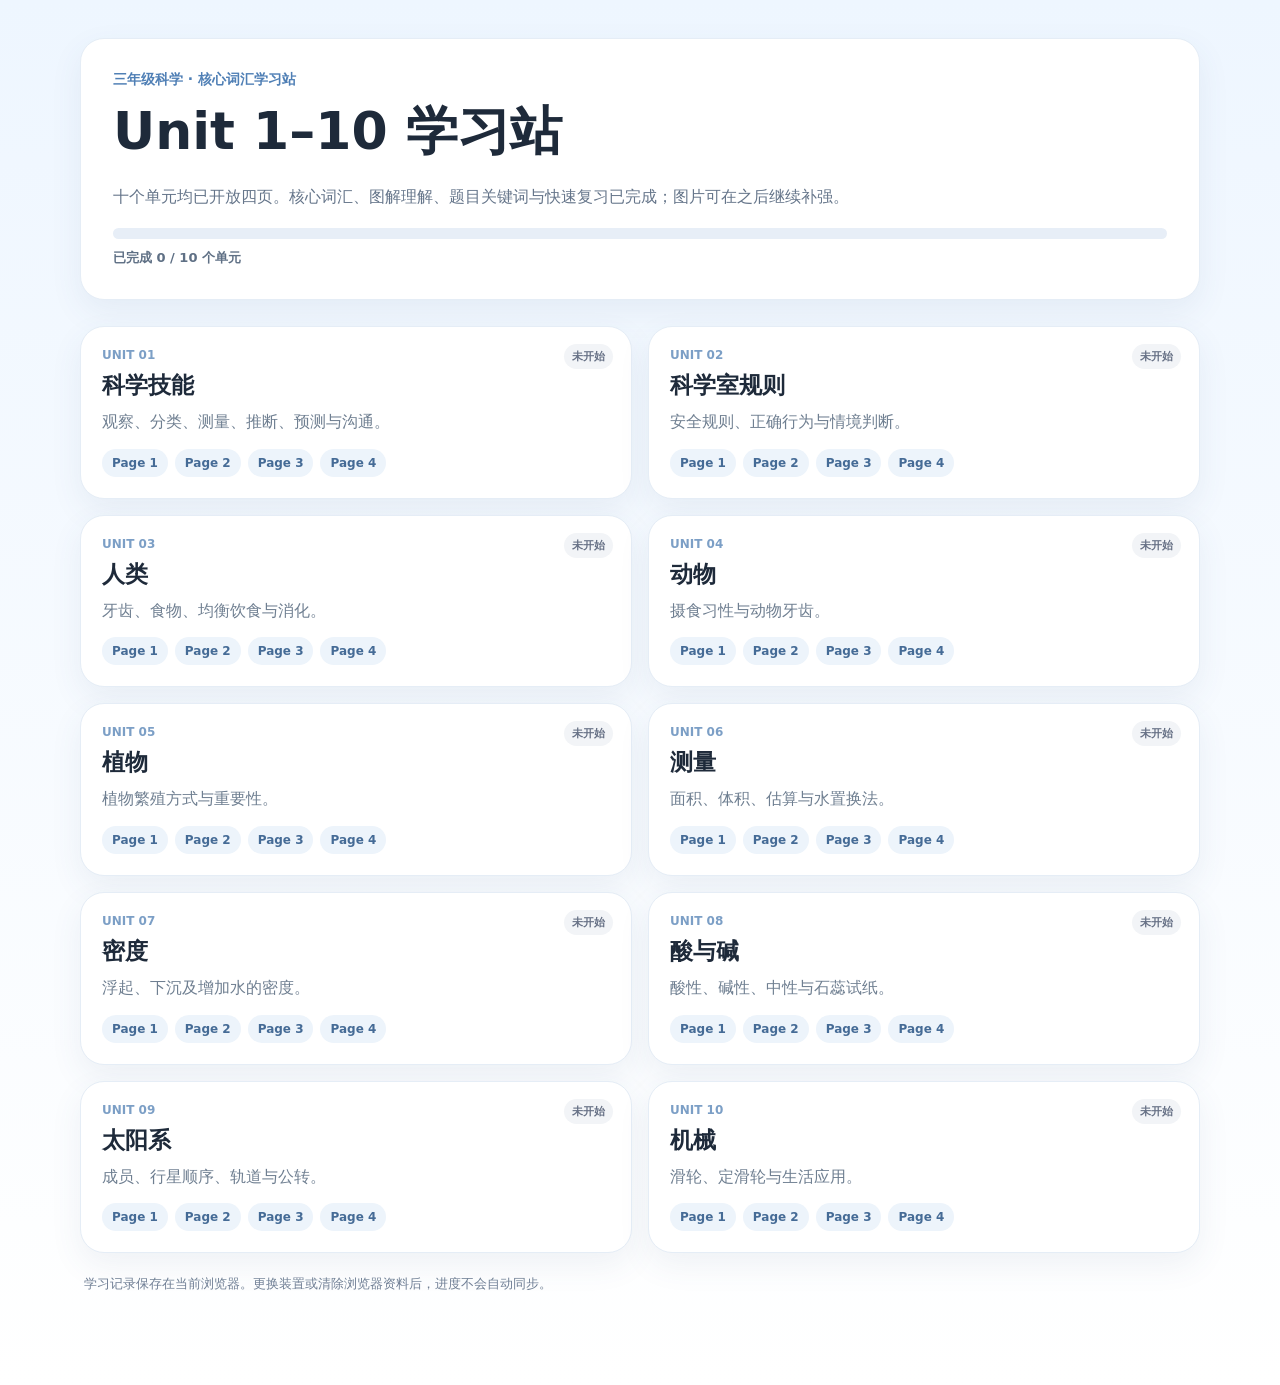
==== commit c2a3f64e: "Add live progress tracking and QA improvements to homepage" ====
--- a/index.html
+++ b/index.html
@@ -1 +1 @@
-<!DOCTYPE html><html lang="zh-CN"><head><meta charset="UTF-8"><meta name="viewport" content="width=device-width,initial-scale=1.0"><title>三年级科学核心词汇</title><style>*{box-sizing:border-box}body{margin:0;font-family:system-ui,-apple-system,"PingFang SC","Microsoft YaHei",sans-serif;background:linear-gradient(#eef6ff,#fff);color:#1e2a3a}.w{width:min(1120px,92vw);margin:auto;padding:38px 0 70px}.hero,.card{background:#fff;border:1px solid #e5edf6;box-shadow:0 12px 32px #3d5b7d14;border-radius:24px}.hero{padding:32px;margin-bottom:26px}.ey{color:#4f7fb5;font-weight:900;font-size:14px}.hero h1{font-size:clamp(32px,5vw,52px);margin:8px 0}.hero p{color:#65758a;line-height:1.7}.bar{height:11px;background:#e7eef7;border-radius:99px;overflow:hidden;margin-top:18px}.bar span{display:block;width:100%;height:100%;background:#5b8fd6}.grid{display:grid;grid-template-columns:repeat(2,1fr);gap:16px}.card{padding:21px;position:relative}.num{font-size:12px;font-weight:900;color:#7c9fc6}.card h2{margin:8px 0;font-size:23px}.card p{color:#6f7f91;margin:0;line-height:1.6}.tags{display:flex;gap:7px;flex-wrap:wrap;margin-top:14px}.tag{padding:7px 10px;border-radius:99px;background:#e8f6ee;color:#347a53;text-decoration:none;font-size:12px;font-weight:850}.done:after{content:'4 / 4';position:absolute;right:18px;top:17px;background:#e8f6ee;color:#347a53;border-radius:99px;padding:5px 8px;font-size:11px;font-weight:900}.note{margin:22px 4px;color:#718096;font-size:13px}@media(max-width:700px){.grid{grid-template-columns:1fr}.hero{padding:23px}}</style></head><body><main class="w"><section class="hero"><div class="ey">三年级科学 · 核心词汇学习站</div><h1>Unit 1–10 学习骨架完成</h1><p>所有单元已经开放四页。Unit 4–10 先锁定核心词汇和概念，教学图片下一轮再补。</p><div class="bar"><span></span></div></section><section class="grid"><div class="card done"><div class="num">UNIT 01</div><h2>科学技能</h2><p>观察、分类、测量、推断、预测与沟通。</p><div class="tags"><a class="tag" href="unit01-page1.html">Page 1</a><a class="tag" href="unit01-page2.html">Page 2</a><a class="tag" href="unit01-page3.html">Page 3</a><a class="tag" href="unit01-page4.html">Page 4</a></div></div><div class="card done"><div class="num">UNIT 02</div><h2>科学室规则</h2><p>安全规则、正确行为与情境判断。</p><div class="tags"><a class="tag" href="unit02-page1.html">Page 1</a><a class="tag" href="unit02-page2.html">Page 2</a><a class="tag" href="unit02-page3.html">Page 3</a><a class="tag" href="unit02-page4.html">Page 4</a></div></div><div class="card done"><div class="num">UNIT 03</div><h2>人类</h2><p>牙齿、食物、均衡饮食与消化。</p><div class="tags"><a class="tag" href="unit03-page1.html">Page 1</a><a class="tag" href="unit03-page2.html">Page 2</a><a class="tag" href="unit03-page3.html">Page 3</a><a class="tag" href="unit03-page4.html">Page 4</a></div></div><div id="more"></div></section><div class="note">10 / 10 单元学习内容已建立。下一轮集中补图片，不再随意改核心词汇骨架。</div></main><script>const ds={4:['动物','摄食习性与动物牙齿'],5:['植物','植物繁殖方式与重要性'],6:['测量','面积、体积、估算与水置换法'],7:['密度','浮起、下沉及让水变得更密'],8:['酸与碱','酸性、碱性、中性与石蕊试纸'],9:['太阳系','成员、行星顺序、轨道与公转'],10:['机械','滑轮、定滑轮与生活应用']};more.outerHTML=Object.entries(ds).map(([u,x])=>`<div class="card done"><div class="num">UNIT ${String(u).padStart(2,'0')}</div><h2>${x[0]}</h2><p>${x[1]}。</p><div class="tags">${[1,2,3,4].map(p=>`<a class="tag" href="unit.html?u=${u}&p=${p}">Page ${p}</a>`).join('')}</div></div>`).join('');</script></body></html>+<!DOCTYPE html><html lang="zh-CN"><head><meta charset="UTF-8"><meta name="viewport" content="width=device-width,initial-scale=1.0"><title>三年级科学核心词汇</title><style>*{box-sizing:border-box}body{margin:0;font-family:system-ui,-apple-system,"PingFang SC","Microsoft YaHei",sans-serif;background:linear-gradient(#eef6ff,#fff);color:#1e2a3a}.w{width:min(1120px,92vw);margin:auto;padding:38px 0 70px}.hero,.card{background:#fff;border:1px solid #e5edf6;box-shadow:0 12px 32px #3d5b7d14;border-radius:24px}.hero{padding:32px;margin-bottom:26px}.ey{color:#4f7fb5;font-weight:900;font-size:14px}.hero h1{font-size:clamp(32px,5vw,52px);margin:8px 0}.hero p{color:#65758a;line-height:1.7}.bar{height:11px;background:#e7eef7;border-radius:99px;overflow:hidden;margin-top:18px}.bar span{display:block;width:0;height:100%;background:#5b8fd6;transition:.25s}.summary{margin-top:10px;font-size:13px;font-weight:800;color:#5f7085}.grid{display:grid;grid-template-columns:repeat(2,1fr);gap:16px}.card{padding:21px;position:relative}.num{font-size:12px;font-weight:900;color:#7c9fc6}.card h2{margin:8px 0;font-size:23px}.card p{color:#6f7f91;margin:0;line-height:1.6}.tags{display:flex;gap:7px;flex-wrap:wrap;margin-top:14px}.tag{padding:7px 10px;border-radius:99px;background:#edf4fb;color:#456b96;text-decoration:none;font-size:12px;font-weight:850}.tag.done{background:#e8f6ee;color:#347a53}.progress{position:absolute;right:18px;top:17px;background:#f2f4f7;color:#667085;border-radius:99px;padding:5px 8px;font-size:11px;font-weight:900}.progress.complete{background:#e8f6ee;color:#347a53}.note{margin:22px 4px;color:#718096;font-size:13px}@media(max-width:700px){.grid{grid-template-columns:1fr}.hero{padding:23px}}</style></head><body><main class="w"><section class="hero"><div class="ey">三年级科学 · 核心词汇学习站</div><h1>Unit 1–10 学习站</h1><p>十个单元均已开放四页。核心词汇、图解理解、题目关键词与快速复习已完成；图片可在之后继续补强。</p><div class="bar"><span id="overallBar"></span></div><div class="summary" id="overallText">读取学习进度中...</div></section><section class="grid" id="grid"></section><div class="note">学习记录保存在当前浏览器。更换装置或清除浏览器资料后，进度不会自动同步。</div></main><script>const units=[['科学技能','观察、分类、测量、推断、预测与沟通。'],['科学室规则','安全规则、正确行为与情境判断。'],['人类','牙齿、食物、均衡饮食与消化。'],['动物','摄食习性与动物牙齿。'],['植物','植物繁殖方式与重要性。'],['测量','面积、体积、估算与水置换法。'],['密度','浮起、下沉及增加水的密度。'],['酸与碱','酸性、碱性、中性与石蕊试纸。'],['太阳系','成员、行星顺序、轨道与公转。'],['机械','滑轮、定滑轮与生活应用。']];function pageHref(u,p){return u<=3?`unit0${u}-page${p}.html`:`unit.html?u=${u}&p=${p}`}function hasP1(u){try{if(u===1){let s=JSON.parse(localStorage.getItem('std3-sci-unit01-page1-v3')||'{}');return Object.values(s).some(Boolean)}if(u===2){let s=JSON.parse(localStorage.getItem('std3-sci-unit02-page1-v2')||'{}');return Object.values(s).some(Boolean)}if(u===3){let s=JSON.parse(localStorage.getItem('std3-sci-unit03-page1-v2')||'{}');return Object.values(s).some(Boolean)}let s=JSON.parse(localStorage.getItem(`std3-u${u}-p1`)||'{}');return Object.values(s).some(Boolean)}catch(e){return false}}function hasP4(u){try{if(u===1){let s=JSON.parse(localStorage.getItem('std3-sci-unit01-page4-v2')||'{}');return !!s.completed}if(u===2)return localStorage.getItem('std3-sci-unit02-page4-v2')==='complete';if(u===3){let s=JSON.parse(localStorage.getItem('std3-sci-unit03-page4-v2')||'{}');return !!s.completed}return localStorage.getItem(`std3-u${u}-p4`)==='complete'}catch(e){return false}}function status(u){let p1=hasP1(u),p4=hasP4(u);if(p4)return{n:4,text:'4 / 4',complete:true};if(p1)return{n:1,text:'学习中',complete:false};return{n:0,text:'未开始',complete:false}}let completeCount=0;document.getElementById('grid').innerHTML=units.map((x,i)=>{let u=i+1,s=status(u);if(s.complete)completeCount++;return `<div class="card"><div class="progress ${s.complete?'complete':''}">${s.text}</div><div class="num">UNIT ${String(u).padStart(2,'0')}</div><h2>${x[0]}</h2><p>${x[1]}</p><div class="tags">${[1,2,3,4].map(p=>`<a class="tag ${p===4&&s.complete?'done':''}" href="${pageHref(u,p)}">Page ${p}</a>`).join('')}</div></div>`}).join('');document.getElementById('overallBar').style.width=`${completeCount*10}%`;document.getElementById('overallText').textContent=`已完成 ${completeCount} / 10 个单元`; </script></body></html>
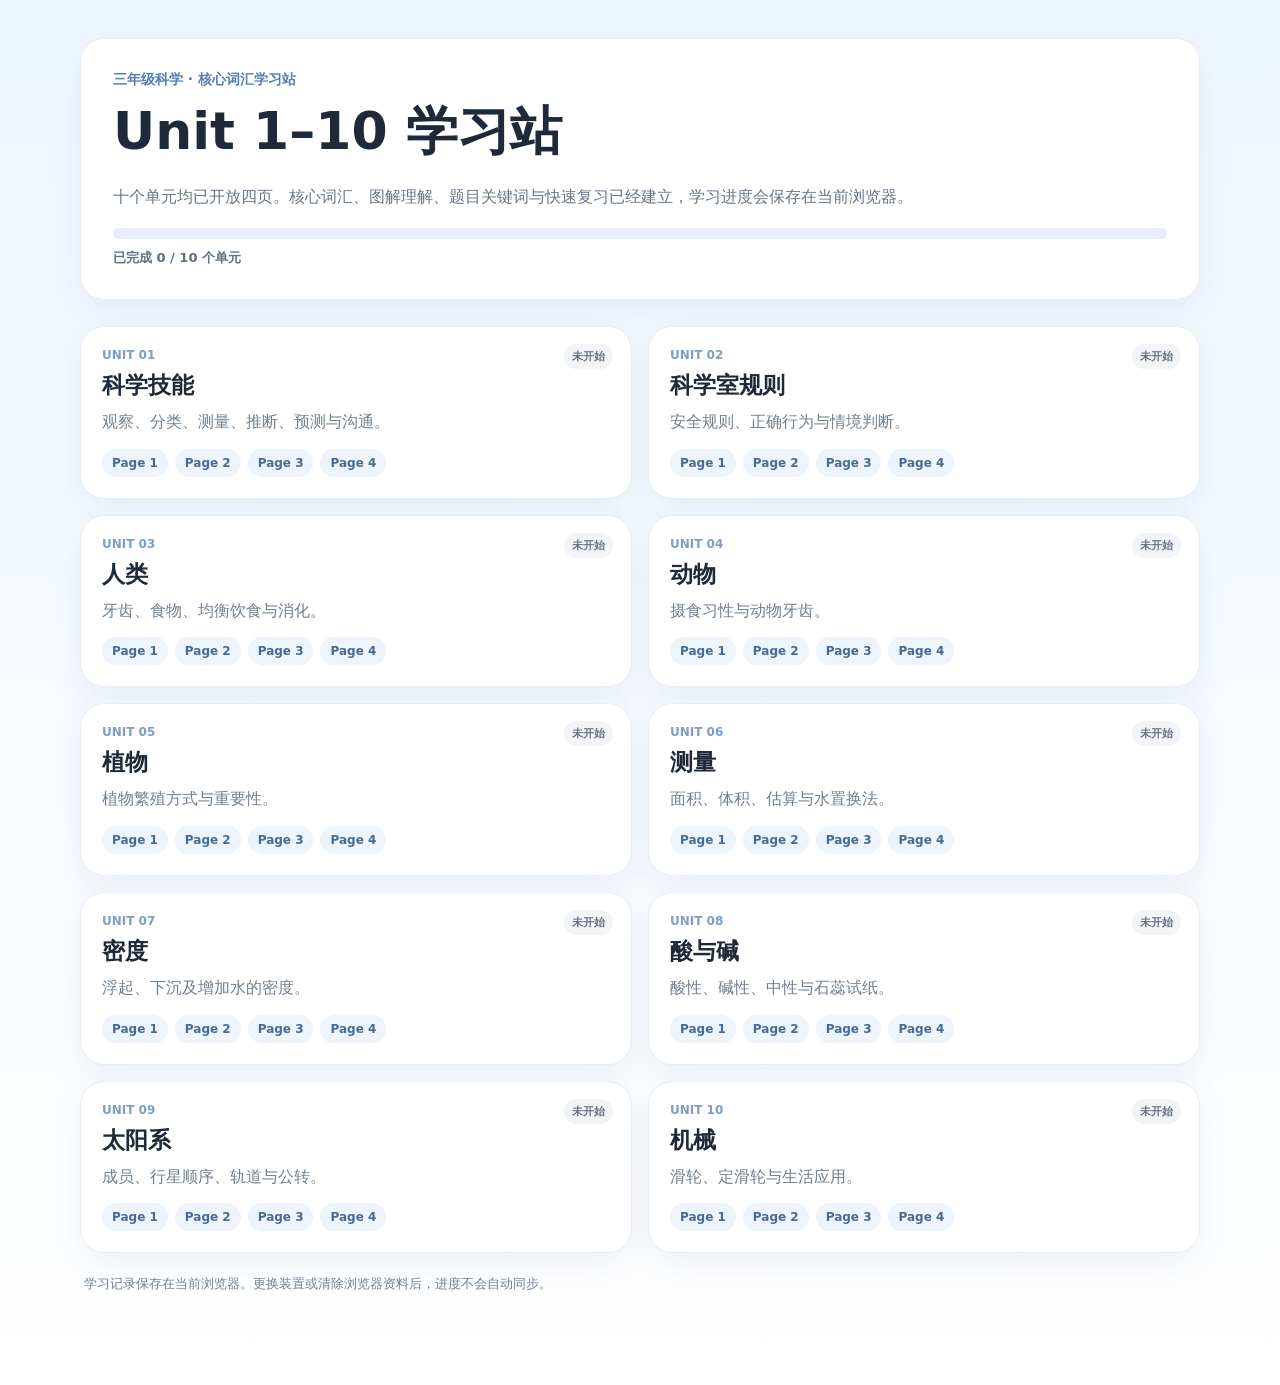
==== commit 6d7d0b2f: "Complete homepage progress QA and fix completion detection" ====
--- a/index.html
+++ b/index.html
@@ -1 +1 @@
-<!DOCTYPE html><html lang="zh-CN"><head><meta charset="UTF-8"><meta name="viewport" content="width=device-width,initial-scale=1.0"><title>三年级科学核心词汇</title><style>*{box-sizing:border-box}body{margin:0;font-family:system-ui,-apple-system,"PingFang SC","Microsoft YaHei",sans-serif;background:linear-gradient(#eef6ff,#fff);color:#1e2a3a}.w{width:min(1120px,92vw);margin:auto;padding:38px 0 70px}.hero,.card{background:#fff;border:1px solid #e5edf6;box-shadow:0 12px 32px #3d5b7d14;border-radius:24px}.hero{padding:32px;margin-bottom:26px}.ey{color:#4f7fb5;font-weight:900;font-size:14px}.hero h1{font-size:clamp(32px,5vw,52px);margin:8px 0}.hero p{color:#65758a;line-height:1.7}.bar{height:11px;background:#e7eef7;border-radius:99px;overflow:hidden;margin-top:18px}.bar span{display:block;width:0;height:100%;background:#5b8fd6;transition:.25s}.summary{margin-top:10px;font-size:13px;font-weight:800;color:#5f7085}.grid{display:grid;grid-template-columns:repeat(2,1fr);gap:16px}.card{padding:21px;position:relative}.num{font-size:12px;font-weight:900;color:#7c9fc6}.card h2{margin:8px 0;font-size:23px}.card p{color:#6f7f91;margin:0;line-height:1.6}.tags{display:flex;gap:7px;flex-wrap:wrap;margin-top:14px}.tag{padding:7px 10px;border-radius:99px;background:#edf4fb;color:#456b96;text-decoration:none;font-size:12px;font-weight:850}.tag.done{background:#e8f6ee;color:#347a53}.progress{position:absolute;right:18px;top:17px;background:#f2f4f7;color:#667085;border-radius:99px;padding:5px 8px;font-size:11px;font-weight:900}.progress.complete{background:#e8f6ee;color:#347a53}.note{margin:22px 4px;color:#718096;font-size:13px}@media(max-width:700px){.grid{grid-template-columns:1fr}.hero{padding:23px}}</style></head><body><main class="w"><section class="hero"><div class="ey">三年级科学 · 核心词汇学习站</div><h1>Unit 1–10 学习站</h1><p>十个单元均已开放四页。核心词汇、图解理解、题目关键词与快速复习已完成；图片可在之后继续补强。</p><div class="bar"><span id="overallBar"></span></div><div class="summary" id="overallText">读取学习进度中...</div></section><section class="grid" id="grid"></section><div class="note">学习记录保存在当前浏览器。更换装置或清除浏览器资料后，进度不会自动同步。</div></main><script>const units=[['科学技能','观察、分类、测量、推断、预测与沟通。'],['科学室规则','安全规则、正确行为与情境判断。'],['人类','牙齿、食物、均衡饮食与消化。'],['动物','摄食习性与动物牙齿。'],['植物','植物繁殖方式与重要性。'],['测量','面积、体积、估算与水置换法。'],['密度','浮起、下沉及增加水的密度。'],['酸与碱','酸性、碱性、中性与石蕊试纸。'],['太阳系','成员、行星顺序、轨道与公转。'],['机械','滑轮、定滑轮与生活应用。']];function pageHref(u,p){return u<=3?`unit0${u}-page${p}.html`:`unit.html?u=${u}&p=${p}`}function hasP1(u){try{if(u===1){let s=JSON.parse(localStorage.getItem('std3-sci-unit01-page1-v3')||'{}');return Object.values(s).some(Boolean)}if(u===2){let s=JSON.parse(localStorage.getItem('std3-sci-unit02-page1-v2')||'{}');return Object.values(s).some(Boolean)}if(u===3){let s=JSON.parse(localStorage.getItem('std3-sci-unit03-page1-v2')||'{}');return Object.values(s).some(Boolean)}let s=JSON.parse(localStorage.getItem(`std3-u${u}-p1`)||'{}');return Object.values(s).some(Boolean)}catch(e){return false}}function hasP4(u){try{if(u===1){let s=JSON.parse(localStorage.getItem('std3-sci-unit01-page4-v2')||'{}');return !!s.completed}if(u===2)return localStorage.getItem('std3-sci-unit02-page4-v2')==='complete';if(u===3){let s=JSON.parse(localStorage.getItem('std3-sci-unit03-page4-v2')||'{}');return !!s.completed}return localStorage.getItem(`std3-u${u}-p4`)==='complete'}catch(e){return false}}function status(u){let p1=hasP1(u),p4=hasP4(u);if(p4)return{n:4,text:'4 / 4',complete:true};if(p1)return{n:1,text:'学习中',complete:false};return{n:0,text:'未开始',complete:false}}let completeCount=0;document.getElementById('grid').innerHTML=units.map((x,i)=>{let u=i+1,s=status(u);if(s.complete)completeCount++;return `<div class="card"><div class="progress ${s.complete?'complete':''}">${s.text}</div><div class="num">UNIT ${String(u).padStart(2,'0')}</div><h2>${x[0]}</h2><p>${x[1]}</p><div class="tags">${[1,2,3,4].map(p=>`<a class="tag ${p===4&&s.complete?'done':''}" href="${pageHref(u,p)}">Page ${p}</a>`).join('')}</div></div>`}).join('');document.getElementById('overallBar').style.width=`${completeCount*10}%`;document.getElementById('overallText').textContent=`已完成 ${completeCount} / 10 个单元`; </script></body></html>+<!DOCTYPE html><html lang="zh-CN"><head><meta charset="UTF-8"><meta name="viewport" content="width=device-width,initial-scale=1.0"><title>三年级科学核心词汇</title><style>*{box-sizing:border-box}body{margin:0;font-family:system-ui,-apple-system,"PingFang SC","Microsoft YaHei",sans-serif;background:linear-gradient(#eef6ff,#fff);color:#1e2a3a}.w{width:min(1120px,92vw);margin:auto;padding:38px 0 70px}.hero,.card{background:#fff;border:1px solid #e5edf6;box-shadow:0 12px 32px #3d5b7d14;border-radius:24px}.hero{padding:32px;margin-bottom:26px}.ey{color:#4f7fb5;font-weight:900;font-size:14px}.hero h1{font-size:clamp(32px,5vw,52px);margin:8px 0}.hero p{color:#65758a;line-height:1.7}.bar{height:11px;background:#e7eef7;border-radius:99px;overflow:hidden;margin-top:18px}.bar span{display:block;width:0;height:100%;background:#5b8fd6;transition:.25s}.summary{margin-top:10px;font-size:13px;font-weight:800;color:#5f7085}.grid{display:grid;grid-template-columns:repeat(2,1fr);gap:16px}.card{padding:21px;position:relative}.num{font-size:12px;font-weight:900;color:#7c9fc6}.card h2{margin:8px 0;font-size:23px}.card p{color:#6f7f91;margin:0;line-height:1.6}.tags{display:flex;gap:7px;flex-wrap:wrap;margin-top:14px}.tag{padding:7px 10px;border-radius:99px;background:#edf4fb;color:#456b96;text-decoration:none;font-size:12px;font-weight:850}.tag.done{background:#e8f6ee;color:#347a53}.progress{position:absolute;right:18px;top:17px;background:#f2f4f7;color:#667085;border-radius:99px;padding:5px 8px;font-size:11px;font-weight:900}.progress.complete{background:#e8f6ee;color:#347a53}.note{margin:22px 4px;color:#718096;font-size:13px}@media(max-width:700px){.grid{grid-template-columns:1fr}.hero{padding:23px}}</style></head><body><main class="w"><section class="hero"><div class="ey">三年级科学 · 核心词汇学习站</div><h1>Unit 1–10 学习站</h1><p>十个单元均已开放四页。核心词汇、图解理解、题目关键词与快速复习已经建立，学习进度会保存在当前浏览器。</p><div class="bar"><span id="overallBar"></span></div><div class="summary" id="overallText">读取学习进度中...</div></section><section class="grid" id="grid"></section><div class="note">学习记录保存在当前浏览器。更换装置或清除浏览器资料后，进度不会自动同步。</div></main><script>const units=[['科学技能','观察、分类、测量、推断、预测与沟通。'],['科学室规则','安全规则、正确行为与情境判断。'],['人类','牙齿、食物、均衡饮食与消化。'],['动物','摄食习性与动物牙齿。'],['植物','植物繁殖方式与重要性。'],['测量','面积、体积、估算与水置换法。'],['密度','浮起、下沉及增加水的密度。'],['酸与碱','酸性、碱性、中性与石蕊试纸。'],['太阳系','成员、行星顺序、轨道与公转。'],['机械','滑轮、定滑轮与生活应用。']];function pageHref(u,p){return u<=3?`unit0${u}-page${p}.html`:`unit.html?u=${u}&p=${p}`}function readJSON(key){try{return JSON.parse(localStorage.getItem(key)||'{}')}catch(e){return{}}}function hasP1(u){if(u===1)return Object.values(readJSON('std3-sci-unit01-page1-v3')).some(Boolean);if(u===2)return Object.values(readJSON('std3-sci-unit02-page1-v2')).some(Boolean);if(u===3)return Object.values(readJSON('std3-sci-unit03-page1-v2')).some(Boolean);return Object.values(readJSON(`std3-u${u}-p1`)).some(Boolean)}function hasP4(u){if(u===1)return !!readJSON('std3-sci-unit01-page4-v2').completed;if(u===2)return !!readJSON('std3-sci-unit02-page4-v2').completed;if(u===3)return !!readJSON('std3-sci-unit03-page4-v2').completed;const raw=localStorage.getItem(`std3-u${u}-p4`);if(raw==='complete')return true;try{return !!JSON.parse(raw||'{}').completed}catch(e){return false}}function status(u){if(hasP4(u))return{text:'4 / 4',complete:true};if(hasP1(u))return{text:'学习中',complete:false};return{text:'未开始',complete:false}}function render(){let completeCount=0;document.getElementById('grid').innerHTML=units.map((x,i)=>{const u=i+1,s=status(u);if(s.complete)completeCount++;return `<div class="card"><div class="progress ${s.complete?'complete':''}">${s.text}</div><div class="num">UNIT ${String(u).padStart(2,'0')}</div><h2>${x[0]}</h2><p>${x[1]}</p><div class="tags">${[1,2,3,4].map(p=>`<a class="tag ${p===4&&s.complete?'done':''}" href="${pageHref(u,p)}">Page ${p}</a>`).join('')}</div></div>`}).join('');document.getElementById('overallBar').style.width=`${completeCount*10}%`;document.getElementById('overallText').textContent=`已完成 ${completeCount} / 10 个单元`}render();window.addEventListener('pageshow',render);</script></body></html>
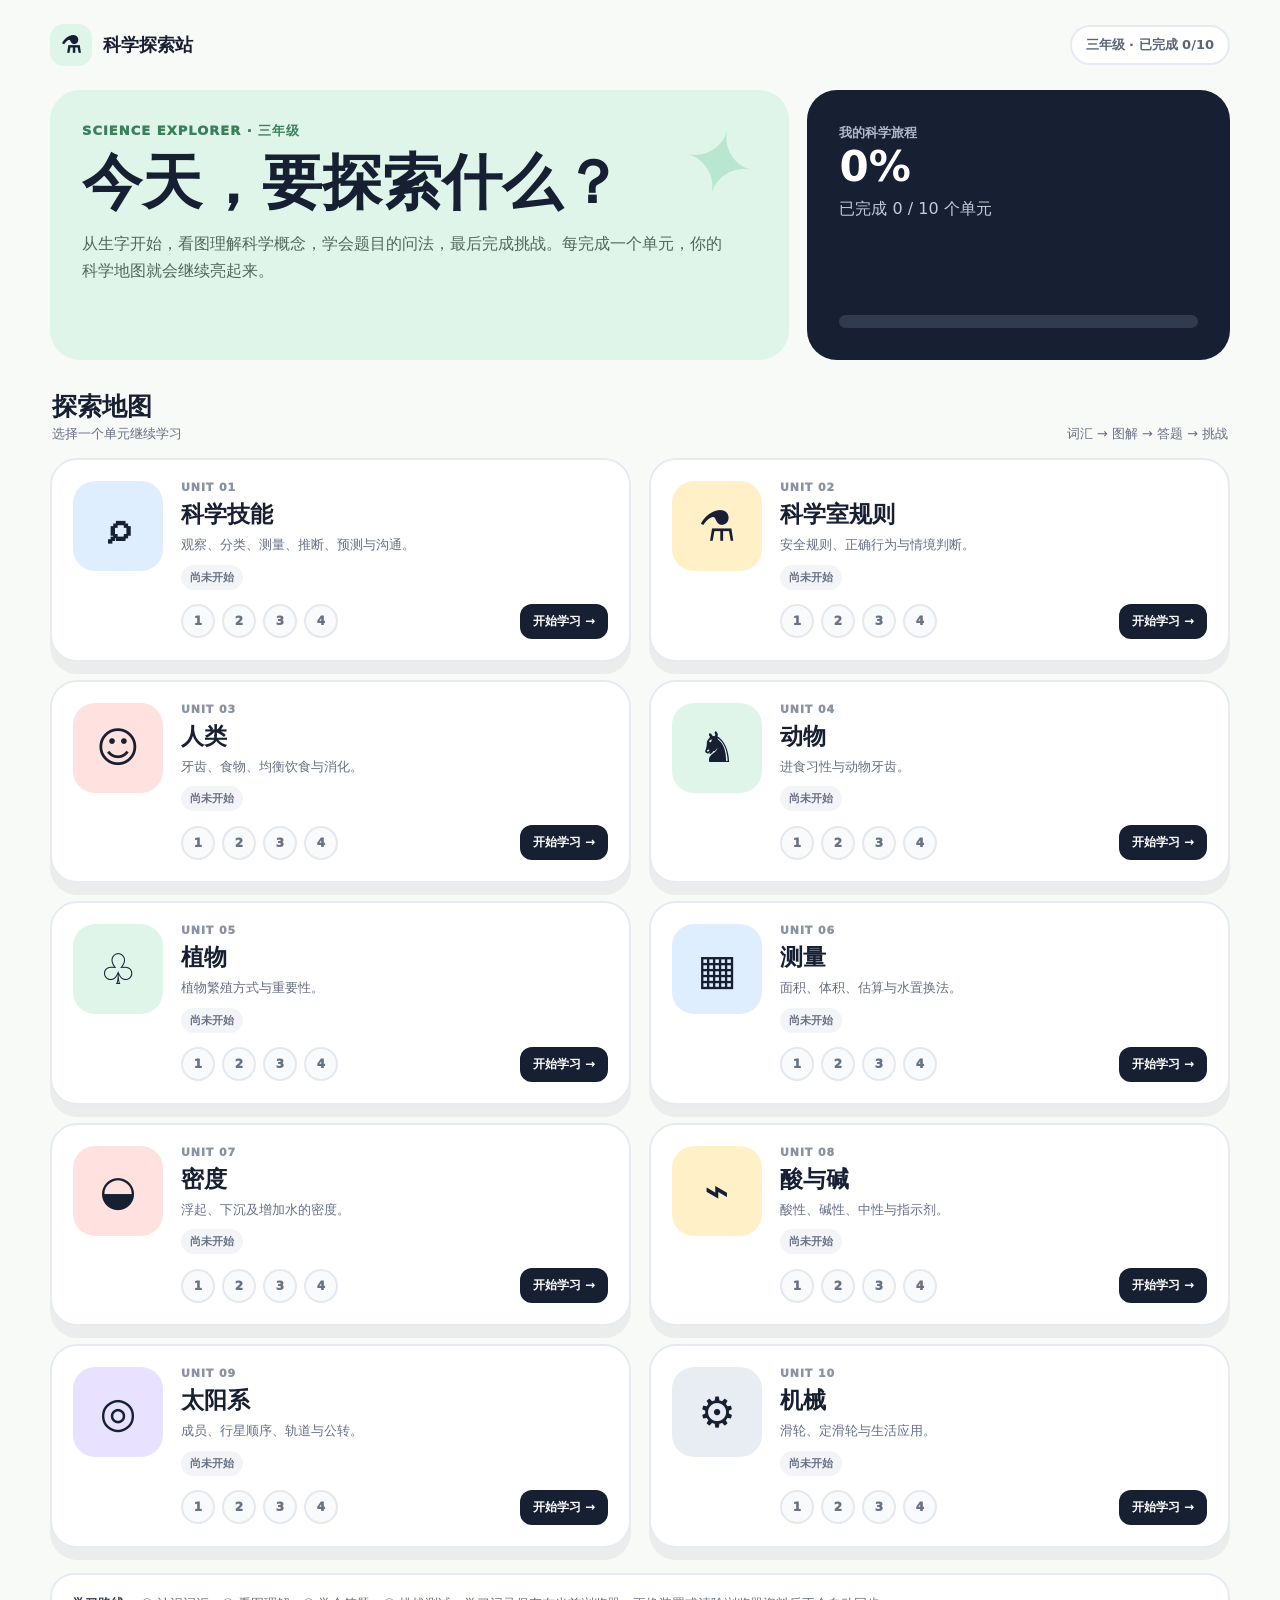
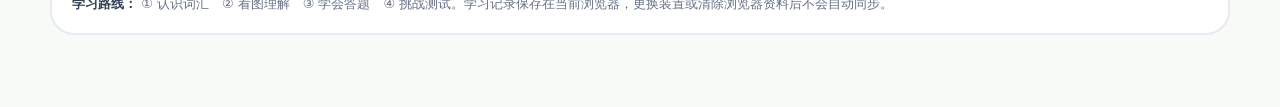
==== commit 177ef391: "Redesign homepage with exploratory science learning UI" ====
--- a/index.html
+++ b/index.html
@@ -1 +1 @@
-<!DOCTYPE html><html lang="zh-CN"><head><meta charset="UTF-8"><meta name="viewport" content="width=device-width,initial-scale=1.0"><title>三年级科学核心词汇</title><style>*{box-sizing:border-box}body{margin:0;font-family:system-ui,-apple-system,"PingFang SC","Microsoft YaHei",sans-serif;background:linear-gradient(#eef6ff,#fff);color:#1e2a3a}.w{width:min(1120px,92vw);margin:auto;padding:38px 0 70px}.hero,.card{background:#fff;border:1px solid #e5edf6;box-shadow:0 12px 32px #3d5b7d14;border-radius:24px}.hero{padding:32px;margin-bottom:26px}.ey{color:#4f7fb5;font-weight:900;font-size:14px}.hero h1{font-size:clamp(32px,5vw,52px);margin:8px 0}.hero p{color:#65758a;line-height:1.7}.bar{height:11px;background:#e7eef7;border-radius:99px;overflow:hidden;margin-top:18px}.bar span{display:block;width:0;height:100%;background:#5b8fd6;transition:.25s}.summary{margin-top:10px;font-size:13px;font-weight:800;color:#5f7085}.grid{display:grid;grid-template-columns:repeat(2,1fr);gap:16px}.card{padding:21px;position:relative}.num{font-size:12px;font-weight:900;color:#7c9fc6}.card h2{margin:8px 0;font-size:23px}.card p{color:#6f7f91;margin:0;line-height:1.6}.tags{display:flex;gap:7px;flex-wrap:wrap;margin-top:14px}.tag{padding:7px 10px;border-radius:99px;background:#edf4fb;color:#456b96;text-decoration:none;font-size:12px;font-weight:850}.tag.done{background:#e8f6ee;color:#347a53}.progress{position:absolute;right:18px;top:17px;background:#f2f4f7;color:#667085;border-radius:99px;padding:5px 8px;font-size:11px;font-weight:900}.progress.complete{background:#e8f6ee;color:#347a53}.note{margin:22px 4px;color:#718096;font-size:13px}@media(max-width:700px){.grid{grid-template-columns:1fr}.hero{padding:23px}}</style></head><body><main class="w"><section class="hero"><div class="ey">三年级科学 · 核心词汇学习站</div><h1>Unit 1–10 学习站</h1><p>十个单元均已开放四页。核心词汇、图解理解、题目关键词与快速复习已经建立，学习进度会保存在当前浏览器。</p><div class="bar"><span id="overallBar"></span></div><div class="summary" id="overallText">读取学习进度中...</div></section><section class="grid" id="grid"></section><div class="note">学习记录保存在当前浏览器。更换装置或清除浏览器资料后，进度不会自动同步。</div></main><script>const units=[['科学技能','观察、分类、测量、推断、预测与沟通。'],['科学室规则','安全规则、正确行为与情境判断。'],['人类','牙齿、食物、均衡饮食与消化。'],['动物','摄食习性与动物牙齿。'],['植物','植物繁殖方式与重要性。'],['测量','面积、体积、估算与水置换法。'],['密度','浮起、下沉及增加水的密度。'],['酸与碱','酸性、碱性、中性与石蕊试纸。'],['太阳系','成员、行星顺序、轨道与公转。'],['机械','滑轮、定滑轮与生活应用。']];function pageHref(u,p){return u<=3?`unit0${u}-page${p}.html`:`unit.html?u=${u}&p=${p}`}function readJSON(key){try{return JSON.parse(localStorage.getItem(key)||'{}')}catch(e){return{}}}function hasP1(u){if(u===1)return Object.values(readJSON('std3-sci-unit01-page1-v3')).some(Boolean);if(u===2)return Object.values(readJSON('std3-sci-unit02-page1-v2')).some(Boolean);if(u===3)return Object.values(readJSON('std3-sci-unit03-page1-v2')).some(Boolean);return Object.values(readJSON(`std3-u${u}-p1`)).some(Boolean)}function hasP4(u){if(u===1)return !!readJSON('std3-sci-unit01-page4-v2').completed;if(u===2)return !!readJSON('std3-sci-unit02-page4-v2').completed;if(u===3)return !!readJSON('std3-sci-unit03-page4-v2').completed;const raw=localStorage.getItem(`std3-u${u}-p4`);if(raw==='complete')return true;try{return !!JSON.parse(raw||'{}').completed}catch(e){return false}}function status(u){if(hasP4(u))return{text:'4 / 4',complete:true};if(hasP1(u))return{text:'学习中',complete:false};return{text:'未开始',complete:false}}function render(){let completeCount=0;document.getElementById('grid').innerHTML=units.map((x,i)=>{const u=i+1,s=status(u);if(s.complete)completeCount++;return `<div class="card"><div class="progress ${s.complete?'complete':''}">${s.text}</div><div class="num">UNIT ${String(u).padStart(2,'0')}</div><h2>${x[0]}</h2><p>${x[1]}</p><div class="tags">${[1,2,3,4].map(p=>`<a class="tag ${p===4&&s.complete?'done':''}" href="${pageHref(u,p)}">Page ${p}</a>`).join('')}</div></div>`}).join('');document.getElementById('overallBar').style.width=`${completeCount*10}%`;document.getElementById('overallText').textContent=`已完成 ${completeCount} / 10 个单元`}render();window.addEventListener('pageshow',render);</script></body></html>+<!DOCTYPE html><html lang="zh-CN"><head><meta charset="UTF-8"><meta name="viewport" content="width=device-width,initial-scale=1.0"><title>三年级科学探索站</title><style>:root{--ink:#172033;--muted:#667085;--line:#e7eaf0;--green:#20a464;--yellow:#ffd75e;--blue:#67a8ff;--shadow:0 12px 0 rgba(23,32,51,.06)}*{box-sizing:border-box}body{margin:0;font-family:system-ui,-apple-system,"PingFang SC","Microsoft YaHei",sans-serif;background:#f8faf7;color:var(--ink)}button,a{font:inherit}.shell{width:min(1180px,94vw);margin:auto;padding:24px 0 72px}.nav{display:flex;align-items:center;justify-content:space-between;margin-bottom:24px}.brand{display:flex;align-items:center;gap:11px;font-weight:950;font-size:18px}.logo{width:42px;height:42px;border-radius:14px;background:#dff5e9;display:grid;place-items:center;font-size:23px}.pill{background:#fff;border:2px solid var(--line);border-radius:999px;padding:9px 14px;font-size:13px;font-weight:850;color:#596579}.hero{display:grid;grid-template-columns:1.4fr .8fr;gap:18px;margin-bottom:24px}.welcome,.mission{border-radius:30px;padding:32px;position:relative;overflow:hidden}.welcome{background:#dff5e9;min-height:270px}.welcome:after{content:'✦';position:absolute;right:34px;top:22px;font-size:88px;color:#b8e6ce;transform:rotate(14deg)}.ey{font-size:13px;font-weight:950;letter-spacing:.08em;color:#39805b}.welcome h1{font-size:clamp(35px,5vw,60px);line-height:1.03;margin:12px 0 14px;max-width:700px}.welcome p{font-size:16px;color:#4f685b;line-height:1.7;max-width:650px}.mission{background:#172033;color:#fff;display:flex;flex-direction:column;justify-content:space-between}.mission small{color:#aeb9ca;font-weight:850}.mission strong{font-size:42px}.mission .track{height:13px;background:#303b50;border-radius:99px;overflow:hidden}.mission .track span{display:block;height:100%;width:0;background:#76df9f;border-radius:99px;transition:.3s}.mission p{color:#c4ccda;margin:8px 0 18px}.sectionHead{display:flex;justify-content:space-between;align-items:end;margin:30px 2px 15px}.sectionHead h2{margin:0;font-size:25px}.sectionHead span{color:var(--muted);font-size:13px}.grid{display:grid;grid-template-columns:repeat(2,1fr);gap:18px}.unit{background:#fff;border:2px solid var(--line);border-radius:27px;padding:21px;display:grid;grid-template-columns:90px 1fr;gap:18px;box-shadow:var(--shadow);transition:.18s}.unit:hover{transform:translateY(-3px);box-shadow:0 15px 0 rgba(23,32,51,.07)}.visual{height:90px;border-radius:22px;display:grid;place-items:center;font-size:42px;font-weight:900}.u1 .visual,.u6 .visual{background:#dfeeff}.u2 .visual,.u8 .visual{background:#fff0c7}.u3 .visual,.u7 .visual{background:#ffe1df}.u4 .visual,.u5 .visual{background:#dff5e9}.u9 .visual{background:#e8e1ff}.u10 .visual{background:#e8edf3}.meta{font-size:11px;font-weight:950;letter-spacing:.08em;color:#8993a3}.unit h3{margin:5px 0 5px;font-size:23px}.unit p{margin:0;color:#667085;line-height:1.5;font-size:13px}.route{display:flex;align-items:center;gap:7px;margin-top:14px;flex-wrap:wrap}.step{width:34px;height:34px;border-radius:50%;border:2px solid #e5e8ed;background:#f8fafc;display:grid;place-items:center;text-decoration:none;color:#687386;font-size:12px;font-weight:950;transition:.15s}.step:hover{border-color:#94a3b8;transform:scale(1.06)}.step.done{background:#dcf7e7;border-color:#8bd6aa;color:#23764b}.go{margin-left:auto;text-decoration:none;background:#172033;color:#fff;padding:9px 13px;border-radius:12px;font-size:12px;font-weight:900}.state{display:inline-flex;margin-top:10px;border-radius:99px;padding:5px 9px;background:#f2f4f7;color:#667085;font-size:11px;font-weight:900}.state.complete{background:#dcf7e7;color:#23764b}.legend{margin-top:25px;background:#fff;border:2px solid var(--line);border-radius:24px;padding:18px 20px;color:#667085;font-size:13px;line-height:1.7}.legend strong{color:#344054}@media(max-width:850px){.hero{grid-template-columns:1fr}.mission{min-height:200px}.grid{grid-template-columns:1fr}}@media(max-width:560px){.shell{width:min(94vw,520px);padding-top:14px}.nav{margin-bottom:14px}.welcome,.mission{padding:24px;border-radius:24px}.welcome{min-height:240px}.welcome:after{font-size:60px}.unit{grid-template-columns:70px 1fr;padding:15px;border-radius:22px;gap:13px}.visual{height:70px;border-radius:18px;font-size:32px}.unit h3{font-size:20px}.go{width:100%;margin:4px 0 0;text-align:center}.sectionHead{align-items:start;flex-direction:column;gap:4px}}</style></head><body><main class="shell"><nav class="nav"><div class="brand"><div class="logo">⚗</div><span>科学探索站</span></div><div class="pill" id="topStatus">三年级 · 10 个单元</div></nav><section class="hero"><div class="welcome"><div class="ey">SCIENCE EXPLORER · 三年级</div><h1>今天，要探索什么？</h1><p>从生字开始，看图理解科学概念，学会题目的问法，最后完成挑战。每完成一个单元，你的科学地图就会继续亮起来。</p></div><aside class="mission"><div><small>我的科学旅程</small><div><strong id="percent">0%</strong></div><p id="overallText">正在读取学习进度</p></div><div class="track"><span id="overallBar"></span></div></aside></section><div class="sectionHead"><div><h2>探索地图</h2><span>选择一个单元继续学习</span></div><span>词汇 → 图解 → 答题 → 挑战</span></div><section class="grid" id="grid"></section><div class="legend"><strong>学习路线：</strong> ① 认识词汇　② 看图理解　③ 学会答题　④ 挑战测试。学习记录保存在当前浏览器，更换装置或清除浏览器资料后不会自动同步。</div></main><script>const units=[['科学技能','观察、分类、测量、推断、预测与沟通。','⌕'],['科学室规则','安全规则、正确行为与情境判断。','⚗'],['人类','牙齿、食物、均衡饮食与消化。','☺'],['动物','进食习性与动物牙齿。','♞'],['植物','植物繁殖方式与重要性。','♧'],['测量','面积、体积、估算与水置换法。','▦'],['密度','浮起、下沉及增加水的密度。','◒'],['酸与碱','酸性、碱性、中性与指示剂。','⌁'],['太阳系','成员、行星顺序、轨道与公转。','◎'],['机械','滑轮、定滑轮与生活应用。','⚙']];function href(u,p){return u<=3?`unit0${u}-page${p}.html`:`unit.html?u=${u}&p=${p}`}function json(k){try{return JSON.parse(localStorage.getItem(k)||'{}')}catch(e){return{}}}function p1(u){if(u===1)return Object.values(json('std3-sci-unit01-page1-v3')).some(Boolean);if(u===2)return Object.values(json('std3-sci-unit02-page1-v2')).some(Boolean);if(u===3)return Object.values(json('std3-sci-unit03-page1-v2')).some(Boolean);return Object.values(json(`std3-u${u}-p1`)).some(Boolean)}function p4(u){if(u===1)return !!json('std3-sci-unit01-page4-v2').completed;if(u===2)return !!json('std3-sci-unit02-page4-v2').completed;if(u===3)return !!json('std3-sci-unit03-page4-v2').completed;const r=localStorage.getItem(`std3-u${u}-p4`);if(r==='complete')return true;try{return !!JSON.parse(r||'{}').completed}catch(e){return false}}function status(u){if(p4(u))return{label:'挑战完成',done:true,stage:4};if(p1(u))return{label:'继续探索',done:false,stage:1};return{label:'尚未开始',done:false,stage:0}}function render(){let complete=0;grid.innerHTML=units.map((x,i)=>{const u=i+1,s=status(u);if(s.done)complete++;const next=s.done?4:(s.stage?2:1);return `<article class="unit u${u}"><div class="visual">${x[2]}</div><div><div class="meta">UNIT ${String(u).padStart(2,'0')}</div><h3>${x[0]}</h3><p>${x[1]}</p><span class="state ${s.done?'complete':''}">${s.label}</span><div class="route">${[1,2,3,4].map(n=>`<a class="step ${s.done||n<=s.stage?'done':''}" href="${href(u,n)}" title="${['认识词汇','看图理解','学会答题','挑战测试'][n-1]}">${n}</a>`).join('')}<a class="go" href="${href(u,next)}">${s.done?'再挑战':'开始学习'} →</a></div></div></article>`}).join('');const pc=complete*10;overallBar.style.width=pc+'%';percent.textContent=pc+'%';overallText.textContent=`已完成 ${complete} / 10 个单元`;topStatus.textContent=`三年级 · 已完成 ${complete}/10`}render();window.addEventListener('pageshow',render);</script></body></html>
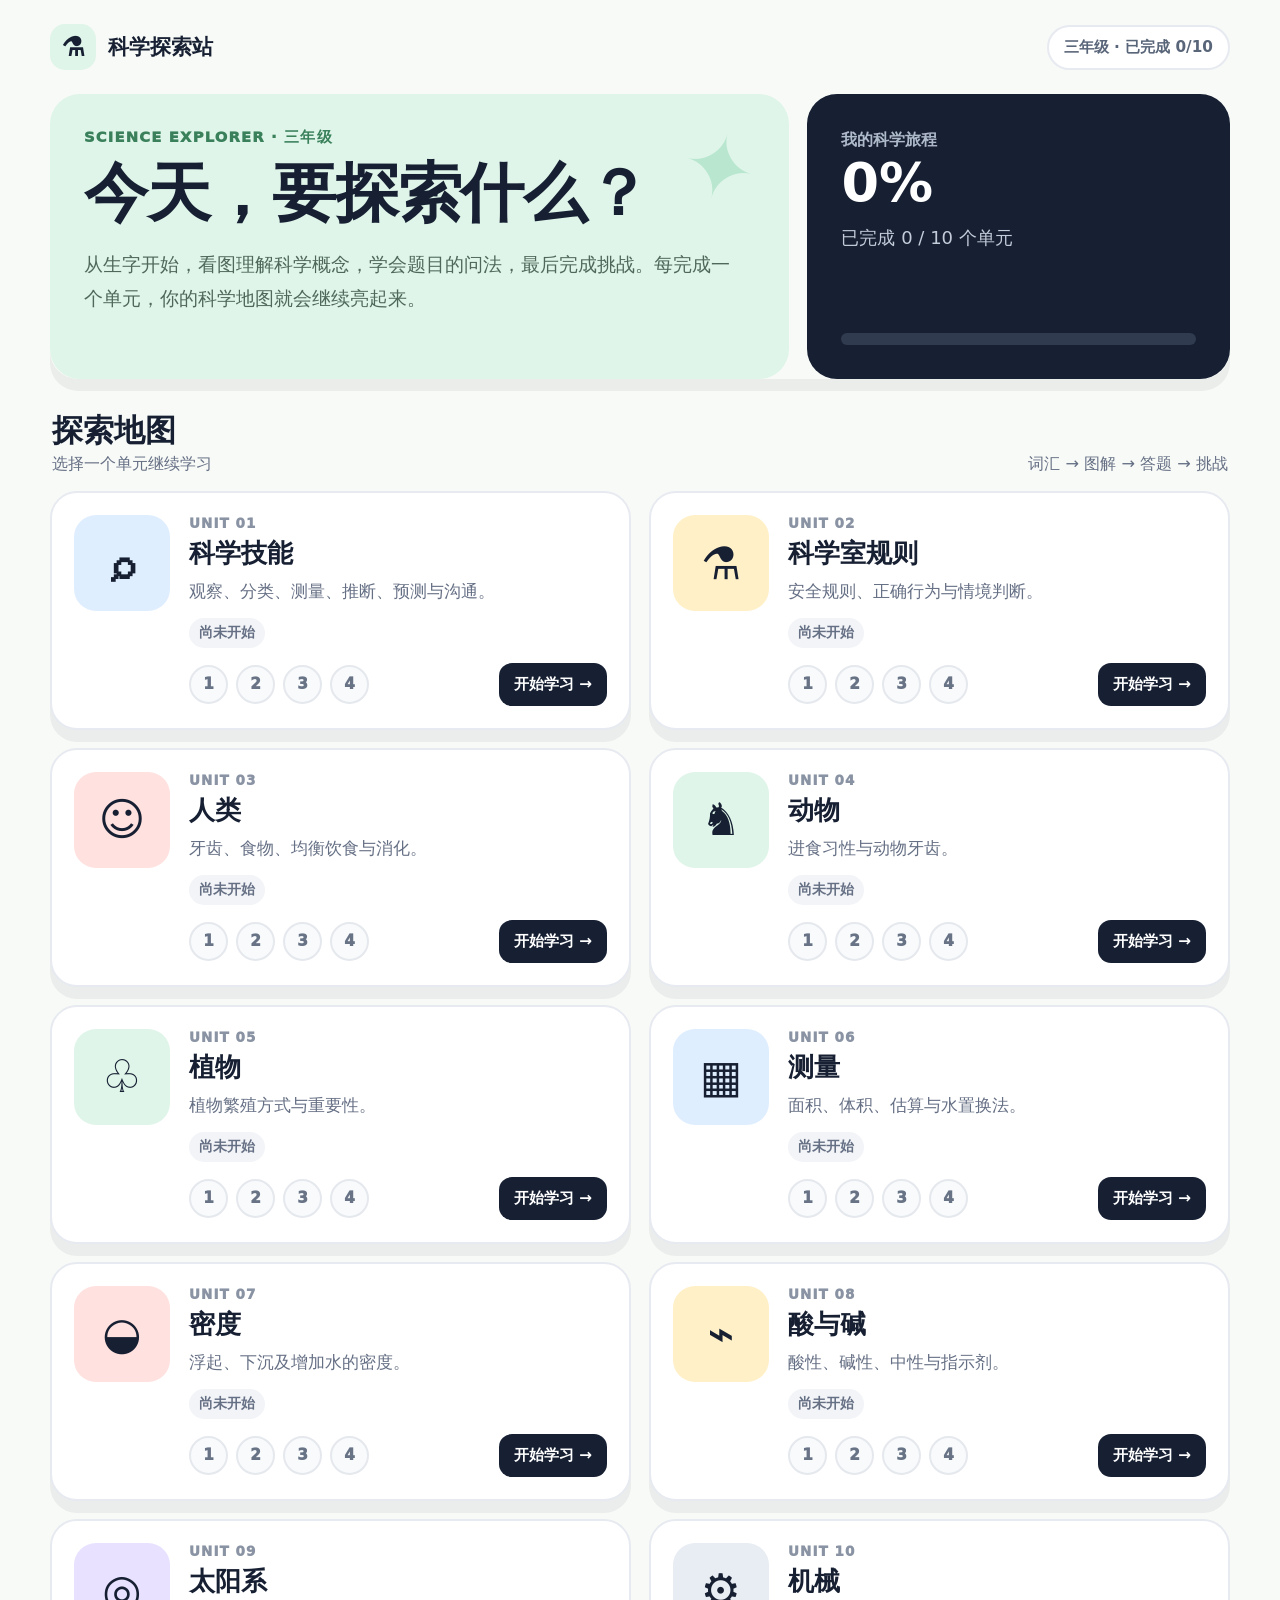
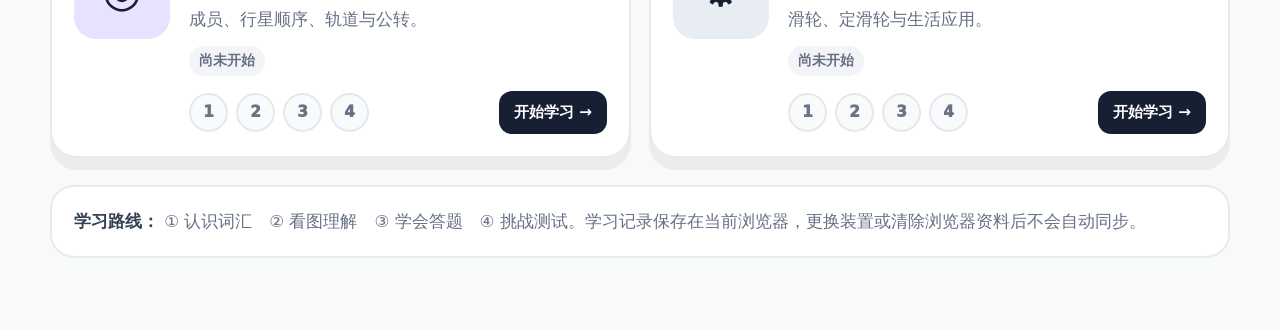
==== commit e05e7c01: "Enlarge homepage typography and align with shared science theme" ====
--- a/index.html
+++ b/index.html
@@ -1 +1 @@
-<!DOCTYPE html><html lang="zh-CN"><head><meta charset="UTF-8"><meta name="viewport" content="width=device-width,initial-scale=1.0"><title>三年级科学探索站</title><style>:root{--ink:#172033;--muted:#667085;--line:#e7eaf0;--green:#20a464;--yellow:#ffd75e;--blue:#67a8ff;--shadow:0 12px 0 rgba(23,32,51,.06)}*{box-sizing:border-box}body{margin:0;font-family:system-ui,-apple-system,"PingFang SC","Microsoft YaHei",sans-serif;background:#f8faf7;color:var(--ink)}button,a{font:inherit}.shell{width:min(1180px,94vw);margin:auto;padding:24px 0 72px}.nav{display:flex;align-items:center;justify-content:space-between;margin-bottom:24px}.brand{display:flex;align-items:center;gap:11px;font-weight:950;font-size:18px}.logo{width:42px;height:42px;border-radius:14px;background:#dff5e9;display:grid;place-items:center;font-size:23px}.pill{background:#fff;border:2px solid var(--line);border-radius:999px;padding:9px 14px;font-size:13px;font-weight:850;color:#596579}.hero{display:grid;grid-template-columns:1.4fr .8fr;gap:18px;margin-bottom:24px}.welcome,.mission{border-radius:30px;padding:32px;position:relative;overflow:hidden}.welcome{background:#dff5e9;min-height:270px}.welcome:after{content:'✦';position:absolute;right:34px;top:22px;font-size:88px;color:#b8e6ce;transform:rotate(14deg)}.ey{font-size:13px;font-weight:950;letter-spacing:.08em;color:#39805b}.welcome h1{font-size:clamp(35px,5vw,60px);line-height:1.03;margin:12px 0 14px;max-width:700px}.welcome p{font-size:16px;color:#4f685b;line-height:1.7;max-width:650px}.mission{background:#172033;color:#fff;display:flex;flex-direction:column;justify-content:space-between}.mission small{color:#aeb9ca;font-weight:850}.mission strong{font-size:42px}.mission .track{height:13px;background:#303b50;border-radius:99px;overflow:hidden}.mission .track span{display:block;height:100%;width:0;background:#76df9f;border-radius:99px;transition:.3s}.mission p{color:#c4ccda;margin:8px 0 18px}.sectionHead{display:flex;justify-content:space-between;align-items:end;margin:30px 2px 15px}.sectionHead h2{margin:0;font-size:25px}.sectionHead span{color:var(--muted);font-size:13px}.grid{display:grid;grid-template-columns:repeat(2,1fr);gap:18px}.unit{background:#fff;border:2px solid var(--line);border-radius:27px;padding:21px;display:grid;grid-template-columns:90px 1fr;gap:18px;box-shadow:var(--shadow);transition:.18s}.unit:hover{transform:translateY(-3px);box-shadow:0 15px 0 rgba(23,32,51,.07)}.visual{height:90px;border-radius:22px;display:grid;place-items:center;font-size:42px;font-weight:900}.u1 .visual,.u6 .visual{background:#dfeeff}.u2 .visual,.u8 .visual{background:#fff0c7}.u3 .visual,.u7 .visual{background:#ffe1df}.u4 .visual,.u5 .visual{background:#dff5e9}.u9 .visual{background:#e8e1ff}.u10 .visual{background:#e8edf3}.meta{font-size:11px;font-weight:950;letter-spacing:.08em;color:#8993a3}.unit h3{margin:5px 0 5px;font-size:23px}.unit p{margin:0;color:#667085;line-height:1.5;font-size:13px}.route{display:flex;align-items:center;gap:7px;margin-top:14px;flex-wrap:wrap}.step{width:34px;height:34px;border-radius:50%;border:2px solid #e5e8ed;background:#f8fafc;display:grid;place-items:center;text-decoration:none;color:#687386;font-size:12px;font-weight:950;transition:.15s}.step:hover{border-color:#94a3b8;transform:scale(1.06)}.step.done{background:#dcf7e7;border-color:#8bd6aa;color:#23764b}.go{margin-left:auto;text-decoration:none;background:#172033;color:#fff;padding:9px 13px;border-radius:12px;font-size:12px;font-weight:900}.state{display:inline-flex;margin-top:10px;border-radius:99px;padding:5px 9px;background:#f2f4f7;color:#667085;font-size:11px;font-weight:900}.state.complete{background:#dcf7e7;color:#23764b}.legend{margin-top:25px;background:#fff;border:2px solid var(--line);border-radius:24px;padding:18px 20px;color:#667085;font-size:13px;line-height:1.7}.legend strong{color:#344054}@media(max-width:850px){.hero{grid-template-columns:1fr}.mission{min-height:200px}.grid{grid-template-columns:1fr}}@media(max-width:560px){.shell{width:min(94vw,520px);padding-top:14px}.nav{margin-bottom:14px}.welcome,.mission{padding:24px;border-radius:24px}.welcome{min-height:240px}.welcome:after{font-size:60px}.unit{grid-template-columns:70px 1fr;padding:15px;border-radius:22px;gap:13px}.visual{height:70px;border-radius:18px;font-size:32px}.unit h3{font-size:20px}.go{width:100%;margin:4px 0 0;text-align:center}.sectionHead{align-items:start;flex-direction:column;gap:4px}}</style></head><body><main class="shell"><nav class="nav"><div class="brand"><div class="logo">⚗</div><span>科学探索站</span></div><div class="pill" id="topStatus">三年级 · 10 个单元</div></nav><section class="hero"><div class="welcome"><div class="ey">SCIENCE EXPLORER · 三年级</div><h1>今天，要探索什么？</h1><p>从生字开始，看图理解科学概念，学会题目的问法，最后完成挑战。每完成一个单元，你的科学地图就会继续亮起来。</p></div><aside class="mission"><div><small>我的科学旅程</small><div><strong id="percent">0%</strong></div><p id="overallText">正在读取学习进度</p></div><div class="track"><span id="overallBar"></span></div></aside></section><div class="sectionHead"><div><h2>探索地图</h2><span>选择一个单元继续学习</span></div><span>词汇 → 图解 → 答题 → 挑战</span></div><section class="grid" id="grid"></section><div class="legend"><strong>学习路线：</strong> ① 认识词汇　② 看图理解　③ 学会答题　④ 挑战测试。学习记录保存在当前浏览器，更换装置或清除浏览器资料后不会自动同步。</div></main><script>const units=[['科学技能','观察、分类、测量、推断、预测与沟通。','⌕'],['科学室规则','安全规则、正确行为与情境判断。','⚗'],['人类','牙齿、食物、均衡饮食与消化。','☺'],['动物','进食习性与动物牙齿。','♞'],['植物','植物繁殖方式与重要性。','♧'],['测量','面积、体积、估算与水置换法。','▦'],['密度','浮起、下沉及增加水的密度。','◒'],['酸与碱','酸性、碱性、中性与指示剂。','⌁'],['太阳系','成员、行星顺序、轨道与公转。','◎'],['机械','滑轮、定滑轮与生活应用。','⚙']];function href(u,p){return u<=3?`unit0${u}-page${p}.html`:`unit.html?u=${u}&p=${p}`}function json(k){try{return JSON.parse(localStorage.getItem(k)||'{}')}catch(e){return{}}}function p1(u){if(u===1)return Object.values(json('std3-sci-unit01-page1-v3')).some(Boolean);if(u===2)return Object.values(json('std3-sci-unit02-page1-v2')).some(Boolean);if(u===3)return Object.values(json('std3-sci-unit03-page1-v2')).some(Boolean);return Object.values(json(`std3-u${u}-p1`)).some(Boolean)}function p4(u){if(u===1)return !!json('std3-sci-unit01-page4-v2').completed;if(u===2)return !!json('std3-sci-unit02-page4-v2').completed;if(u===3)return !!json('std3-sci-unit03-page4-v2').completed;const r=localStorage.getItem(`std3-u${u}-p4`);if(r==='complete')return true;try{return !!JSON.parse(r||'{}').completed}catch(e){return false}}function status(u){if(p4(u))return{label:'挑战完成',done:true,stage:4};if(p1(u))return{label:'继续探索',done:false,stage:1};return{label:'尚未开始',done:false,stage:0}}function render(){let complete=0;grid.innerHTML=units.map((x,i)=>{const u=i+1,s=status(u);if(s.done)complete++;const next=s.done?4:(s.stage?2:1);return `<article class="unit u${u}"><div class="visual">${x[2]}</div><div><div class="meta">UNIT ${String(u).padStart(2,'0')}</div><h3>${x[0]}</h3><p>${x[1]}</p><span class="state ${s.done?'complete':''}">${s.label}</span><div class="route">${[1,2,3,4].map(n=>`<a class="step ${s.done||n<=s.stage?'done':''}" href="${href(u,n)}" title="${['认识词汇','看图理解','学会答题','挑战测试'][n-1]}">${n}</a>`).join('')}<a class="go" href="${href(u,next)}">${s.done?'再挑战':'开始学习'} →</a></div></div></article>`}).join('');const pc=complete*10;overallBar.style.width=pc+'%';percent.textContent=pc+'%';overallText.textContent=`已完成 ${complete} / 10 个单元`;topStatus.textContent=`三年级 · 已完成 ${complete}/10`}render();window.addEventListener('pageshow',render);</script></body></html>+<!DOCTYPE html><html lang="zh-CN"><head><meta charset="UTF-8"><meta name="viewport" content="width=device-width,initial-scale=1.0"><title>三年级科学探索站</title><link rel="stylesheet" href="theme.css"><style>:root{--ink:#172033;--muted:#667085;--line:#e7eaf0;--green:#20a464;--yellow:#ffd75e;--blue:#67a8ff;--shadow:0 12px 0 rgba(23,32,51,.06)}*{box-sizing:border-box}body{margin:0;background:#f8faf7;color:var(--ink)}button,a{font:inherit}.shell{width:min(1180px,94vw);margin:auto;padding:24px 0 72px}.nav{display:flex;align-items:center;justify-content:space-between;margin-bottom:24px}.brand{display:flex;align-items:center;gap:12px;font-weight:950;font-size:1.15rem}.logo{width:46px;height:46px;border-radius:15px;background:#dff5e9;display:grid;place-items:center;font-size:1.45rem}.pill{background:#fff;border:2px solid var(--line);border-radius:999px;padding:10px 15px;font-size:.85rem;font-weight:850;color:#596579}.hero{display:grid;grid-template-columns:1.4fr .8fr;gap:18px;margin-bottom:24px}.welcome,.mission{border-radius:30px;padding:34px;position:relative;overflow:hidden}.welcome{background:#dff5e9;min-height:285px}.welcome:after{content:'✦';position:absolute;right:34px;top:22px;font-size:88px;color:#b8e6ce;transform:rotate(14deg)}.ey{font-weight:950;letter-spacing:.08em;color:#39805b}.welcome h1{font-size:clamp(2.6rem,5vw,4.2rem)!important;line-height:1.03;margin:12px 0 14px;max-width:700px}.welcome p{font-size:1.08rem!important;color:#4f685b;line-height:1.75;max-width:650px}.mission{background:#172033;color:#fff;display:flex;flex-direction:column;justify-content:space-between}.mission small{color:#aeb9ca;font-weight:850;font-size:.9rem}.mission strong{font-size:3rem}.mission .track{height:14px;background:#303b50;border-radius:99px;overflow:hidden}.mission .track span{display:block;height:100%;width:0;background:#76df9f;border-radius:99px;transition:.3s}.mission p{color:#c4ccda;margin:8px 0 18px;font-size:1rem!important}.sectionHead{display:flex;justify-content:space-between;align-items:end;margin:32px 2px 16px}.sectionHead h2{margin:0;font-size:1.7rem!important}.sectionHead span{color:var(--muted);font-size:.9rem}.grid{display:grid;grid-template-columns:repeat(2,1fr);gap:19px}.unit{background:#fff;border:2px solid var(--line);border-radius:27px;padding:22px;display:grid;grid-template-columns:96px 1fr;gap:19px;box-shadow:var(--shadow);transition:.18s}.unit:hover{transform:translateY(-3px);box-shadow:0 15px 0 rgba(23,32,51,.07)}.visual{height:96px;border-radius:22px;display:grid;place-items:center;font-size:2.5rem;font-weight:900}.u1 .visual,.u6 .visual{background:#dfeeff}.u2 .visual,.u8 .visual{background:#fff0c7}.u3 .visual,.u7 .visual{background:#ffe1df}.u4 .visual,.u5 .visual{background:#dff5e9}.u9 .visual{background:#e8e1ff}.u10 .visual{background:#e8edf3}.meta{font-size:.75rem;font-weight:950;letter-spacing:.08em;color:#8993a3}.unit h3{margin:5px 0 6px;font-size:1.45rem!important}.unit p{margin:0;color:#667085;line-height:1.6;font-size:.95rem!important}.route{display:flex;align-items:center;gap:8px;margin-top:15px;flex-wrap:wrap}.step{width:39px;height:39px;border-radius:50%;border:2px solid #e5e8ed;background:#f8fafc;display:grid;place-items:center;text-decoration:none;color:#687386;font-size:.85rem;font-weight:950;transition:.15s}.step:hover{border-color:#94a3b8;transform:scale(1.06)}.step.done{background:#dcf7e7;border-color:#8bd6aa;color:#23764b}.go{margin-left:auto;text-decoration:none;background:#172033;color:#fff;padding:11px 15px;border-radius:13px;font-size:.85rem;font-weight:900}.state{display:inline-flex;margin-top:11px;border-radius:99px;padding:6px 10px;background:#f2f4f7;color:#667085;font-size:.76rem;font-weight:900}.state.complete{background:#dcf7e7;color:#23764b}.legend{margin-top:27px;background:#fff;border:2px solid var(--line);border-radius:24px;padding:20px 22px;color:#667085;font-size:.92rem;line-height:1.8}.legend strong{color:#344054}@media(max-width:850px){.hero{grid-template-columns:1fr}.mission{min-height:200px}.grid{grid-template-columns:1fr}}@media(max-width:560px){.shell{width:min(94vw,520px);padding-top:14px}.nav{margin-bottom:14px}.welcome,.mission{padding:24px;border-radius:24px}.welcome{min-height:250px}.welcome:after{font-size:60px}.unit{grid-template-columns:76px 1fr;padding:16px;border-radius:22px;gap:14px}.visual{height:76px;border-radius:18px;font-size:2rem}.unit h3{font-size:1.3rem!important}.go{width:100%;margin:5px 0 0;text-align:center}.sectionHead{align-items:start;flex-direction:column;gap:5px}}</style></head><body><main class="shell"><nav class="nav"><div class="brand"><div class="logo">⚗</div><span>科学探索站</span></div><div class="pill" id="topStatus">三年级 · 10 个单元</div></nav><section class="hero"><div class="welcome"><div class="ey">SCIENCE EXPLORER · 三年级</div><h1>今天，要探索什么？</h1><p>从生字开始，看图理解科学概念，学会题目的问法，最后完成挑战。每完成一个单元，你的科学地图就会继续亮起来。</p></div><aside class="mission"><div><small>我的科学旅程</small><div><strong id="percent">0%</strong></div><p id="overallText">正在读取学习进度</p></div><div class="track"><span id="overallBar"></span></div></aside></section><div class="sectionHead"><div><h2>探索地图</h2><span>选择一个单元继续学习</span></div><span>词汇 → 图解 → 答题 → 挑战</span></div><section class="grid" id="grid"></section><div class="legend"><strong>学习路线：</strong> ① 认识词汇　② 看图理解　③ 学会答题　④ 挑战测试。学习记录保存在当前浏览器，更换装置或清除浏览器资料后不会自动同步。</div></main><script>const units=[['科学技能','观察、分类、测量、推断、预测与沟通。','⌕'],['科学室规则','安全规则、正确行为与情境判断。','⚗'],['人类','牙齿、食物、均衡饮食与消化。','☺'],['动物','进食习性与动物牙齿。','♞'],['植物','植物繁殖方式与重要性。','♧'],['测量','面积、体积、估算与水置换法。','▦'],['密度','浮起、下沉及增加水的密度。','◒'],['酸与碱','酸性、碱性、中性与指示剂。','⌁'],['太阳系','成员、行星顺序、轨道与公转。','◎'],['机械','滑轮、定滑轮与生活应用。','⚙']];function href(u,p){return u<=3?`unit0${u}-page${p}.html`:`unit.html?u=${u}&p=${p}`}function json(k){try{return JSON.parse(localStorage.getItem(k)||'{}')}catch(e){return{}}}function p1(u){if(u===1)return Object.values(json('std3-sci-unit01-page1-v3')).some(Boolean);if(u===2)return Object.values(json('std3-sci-unit02-page1-v2')).some(Boolean);if(u===3)return Object.values(json('std3-sci-unit03-page1-v2')).some(Boolean);return Object.values(json(`std3-u${u}-p1`)).some(Boolean)}function p4(u){if(u===1)return !!json('std3-sci-unit01-page4-v2').completed;if(u===2)return !!json('std3-sci-unit02-page4-v2').completed;if(u===3)return !!json('std3-sci-unit03-page4-v2').completed;const r=localStorage.getItem(`std3-u${u}-p4`);if(r==='complete')return true;try{return !!JSON.parse(r||'{}').completed}catch(e){return false}}function status(u){if(p4(u))return{label:'挑战完成',done:true,stage:4};if(p1(u))return{label:'继续探索',done:false,stage:1};return{label:'尚未开始',done:false,stage:0}}function render(){let complete=0;grid.innerHTML=units.map((x,i)=>{const u=i+1,s=status(u);if(s.done)complete++;const next=s.done?4:(s.stage?2:1);return `<article class="unit u${u}"><div class="visual">${x[2]}</div><div><div class="meta">UNIT ${String(u).padStart(2,'0')}</div><h3>${x[0]}</h3><p>${x[1]}</p><span class="state ${s.done?'complete':''}">${s.label}</span><div class="route">${[1,2,3,4].map(n=>`<a class="step ${s.done||n<=s.stage?'done':''}" href="${href(u,n)}" title="${['认识词汇','看图理解','学会答题','挑战测试'][n-1]}">${n}</a>`).join('')}<a class="go" href="${href(u,next)}">${s.done?'再挑战':'开始学习'} →</a></div></div></article>`}).join('');const pc=complete*10;overallBar.style.width=pc+'%';percent.textContent=pc+'%';overallText.textContent=`已完成 ${complete} / 10 个单元`;topStatus.textContent=`三年级 · 已完成 ${complete}/10`}render();window.addEventListener('pageshow',render);</script></body></html>
--- a/theme.css
+++ b/theme.css
@@ -0,0 +1 @@
+:root{--science-ink:#172033;--science-muted:#667085;--science-line:#e5e9ee;--science-green:#23a566;--science-green-soft:#ddf6e8;--science-blue:#5d9ff2;--science-blue-soft:#e4efff;--science-yellow:#ffd45f;--science-yellow-soft:#fff1bd;--science-red-soft:#ffe1df;--science-violet-soft:#e9e2ff;--science-shadow:0 12px 0 rgba(23,32,51,.055)}html{font-size:18px}body{background:#f8faf7!important;color:var(--science-ink)!important;font-family:system-ui,-apple-system,"PingFang SC","Microsoft YaHei",sans-serif!important}h1{font-size:clamp(2.2rem,5vw,3.6rem)!important;line-height:1.08!important;letter-spacing:-.02em}h2{font-size:1.55rem!important}h3{font-size:1.28rem!important}.sub,.desc,.box,.ans,.qt,.feedback,.note,.wrong,.wrongbox,p{font-size:1rem!important;line-height:1.75!important}.word{font-size:1.55rem!important;line-height:1.25}.pinyin,.py{font-size:.9rem!important}.btn,.tab,.choice,.tag{font-size:.95rem!important;min-height:46px!important;display:inline-flex;align-items:center;justify-content:center}.hero,.panel,.card{border-width:2px!important;border-color:var(--science-line)!important;box-shadow:var(--science-shadow)!important}.hero{border-radius:28px!important}.panel{border-radius:24px!important}.card{border-radius:22px!important}.choice{border-width:2px!important;border-radius:15px!important;padding:13px 15px!important}.choice:hover{transform:translateY(-1px)}.choice.correct{background:#dcf7e7!important;border-color:#8bd6aa!important}.choice.wrong{background:#ffe1df!important;border-color:#f0aaa4!important}.check{font-size:.98rem!important}.check input{width:22px!important;height:22px!important}.level,.badge{font-size:.78rem!important;padding:7px 10px!important}.track{height:12px!important}.bar{border-radius:99px}.kicker,.k,.ey{font-size:.82rem!important;letter-spacing:.05em}.grid{gap:18px!important}.qa{padding:20px 0!important}.big{font-size:1.25rem!important}.result,.score{font-size:1.8rem!important}.nav,.top{gap:14px!important}.footer,.foot{gap:12px!important}@media(max-width:700px){html{font-size:17px}.btn,.tab,.choice{width:auto;min-height:48px!important}.hero,.panel{padding:20px!important}.word{font-size:1.45rem!important}}
